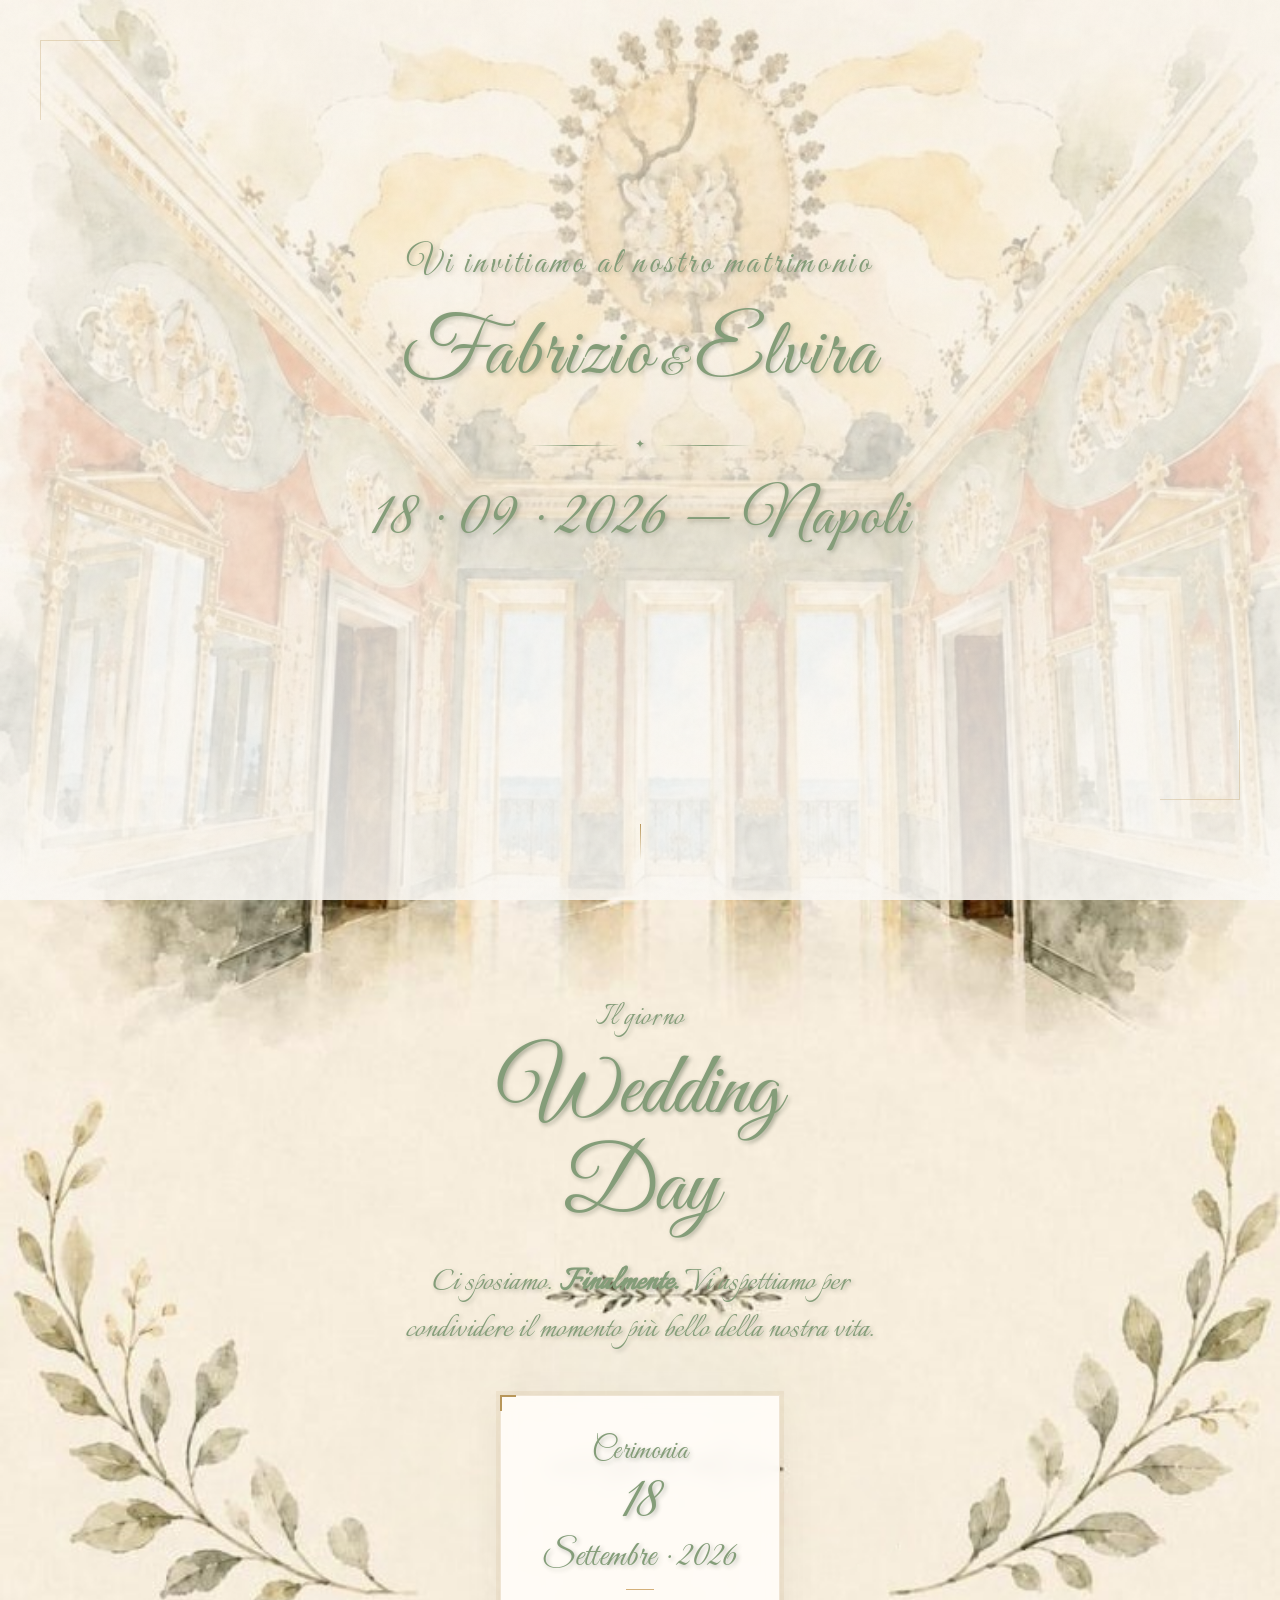
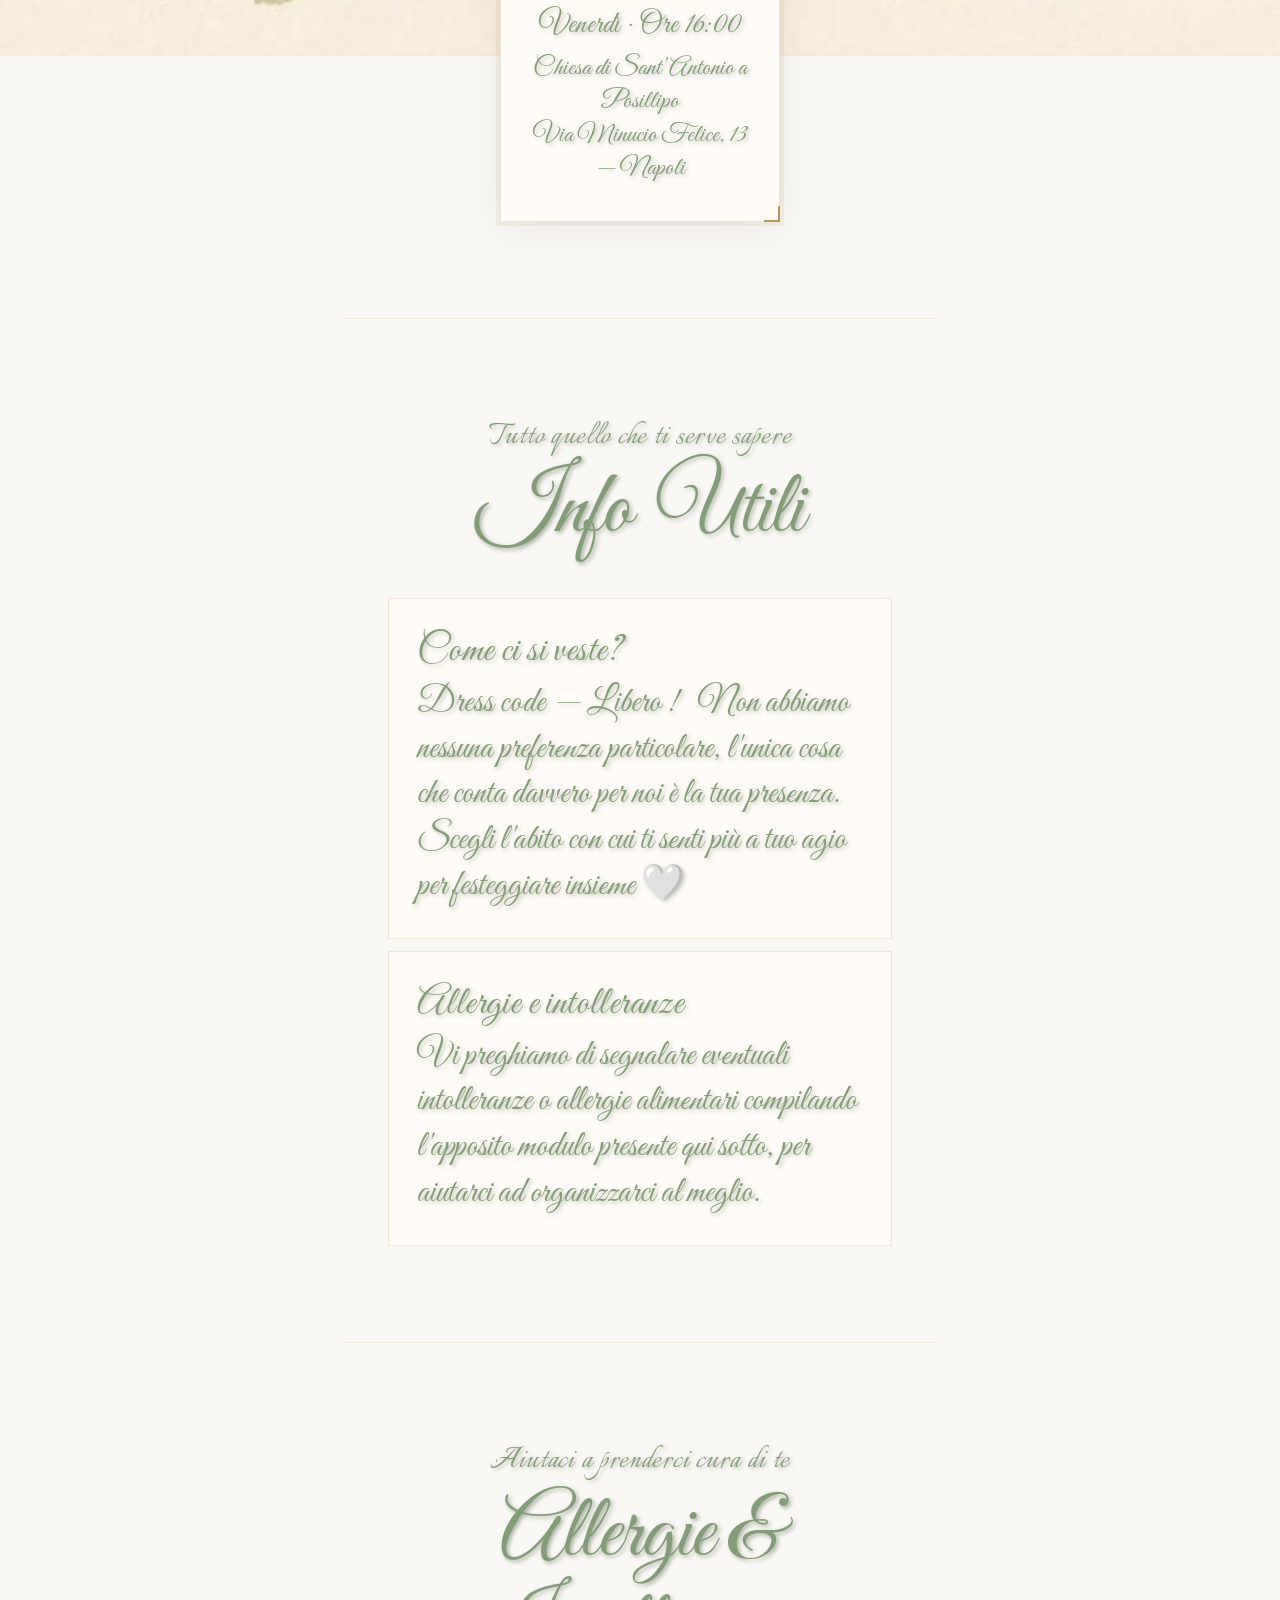
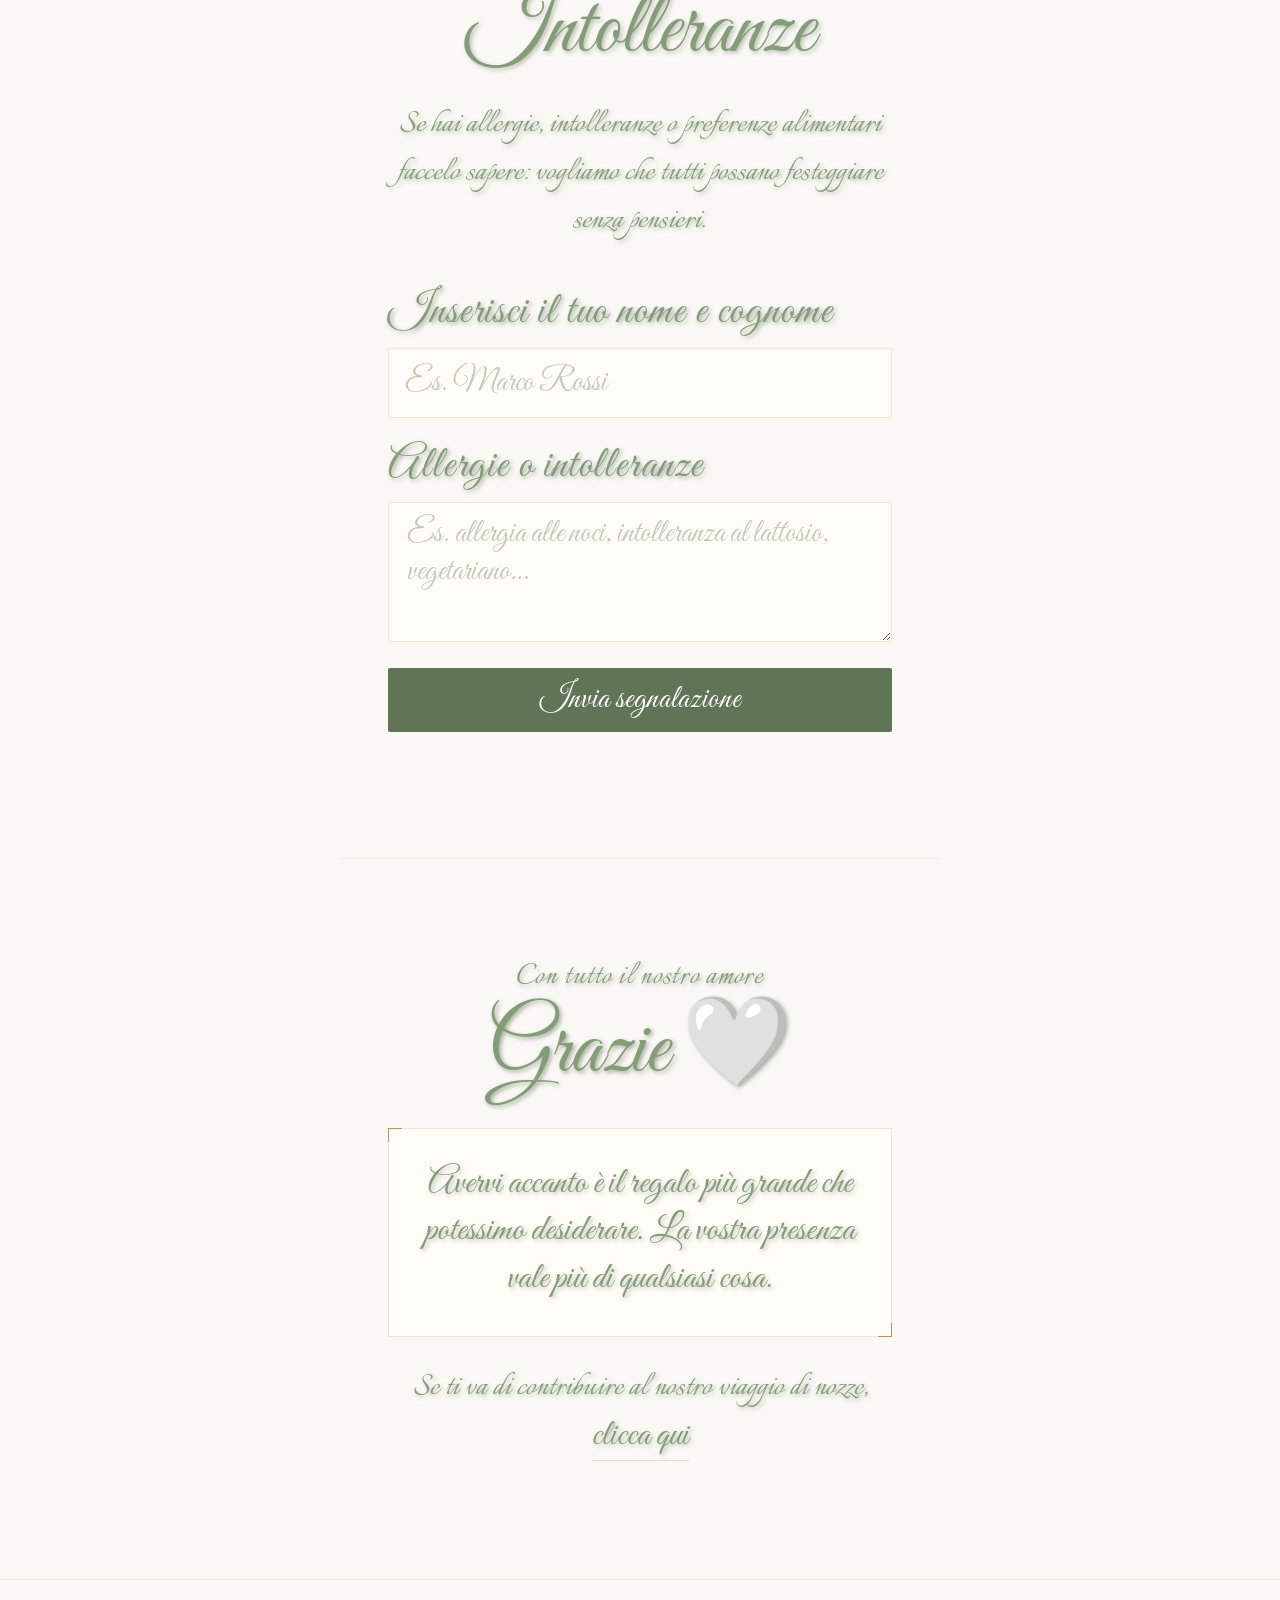
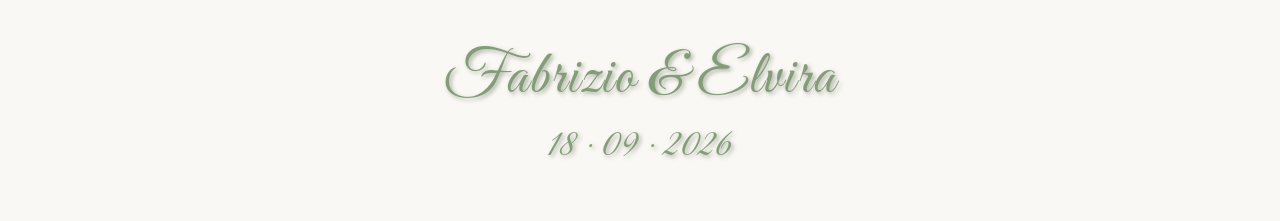
==== index.html @ 84939bfa "Add files via upload" ====
<!DOCTYPE html>
<html lang="it">
<head>
  <meta charset="UTF-8" />
  <meta name="viewport" content="width=device-width, initial-scale=1.0" />
  <title>Elvira & Fabrizio — 18 Settembre 2026</title>
  
  <link rel="preconnect" href="https://fonts.googleapis.com" />
  <link rel="preconnect" href="https://fonts.gstatic.com" crossorigin />
  <link href="https://fonts.googleapis.com/css2?family=Great+Vibes&display=swap" rel="stylesheet" />
  <link href="https://fonts.googleapis.com/css2?family=Italianno&display=swap" rel="stylesheet" />
  <link rel="stylesheet" href="style.css">
</head>
<body>

  <header class="hero">
    <div class="hero-content">
      <p class="hero-pre">Vi invitiamo al nostro matrimonio</p>
      <h1 class="hero-names">Fabrizio<span class="amp">&</span>Elvira</h1>
      <div class="hero-divider"><span></span><i>✦</i><span></span></div>
      <p class="hero-sub">18 · 09 · 2026 — Napoli</p>
    </div>
    <div class="scroll-nudge"><div class="line"></div></div>
  </header>

<section class="section">
    <span class="section-tag">Il giorno</span>
    <!-- AGGIUNGI LA CLASSE QUI SOTTO -->
    <h2 class="wedding-day">Wedding<br><em>Day</em></h2>
    <p>Ci sposiamo. <strong>Finalmente.</strong> Vi aspettiamo per condividere il momento più bello della nostra vita.</p>
    <div class="date-card">
      <div class="dc-label">Cerimonia</div>
      <div class="dc-day">18</div>
      <div class="dc-month">Settembre · 2026</div>
      <div class="dc-thin"></div>
      <div class="dc-time">Venerdì · Ore 16:00</div>
      <div class="dc-place">
        Chiesa di Sant'Antonio a Posillipo<br>
        Via Minucio Felice, 13 — Napoli
      </div>
    </div>
  </section>

<section class="section">
    <span class="section-tag">Tutto quello che ti serve sapere</span>
    <h2 class="info-title">Info <span>Utili</span></h2>

<div class="info-list">
      <div class="info-item">
        <div class="q">Come ci si veste?</div>
        <div class="a">
          <strong>Dress code —</strong> Libero <span class="exclamation-space">!</span> Non abbiamo nessuna preferenza particolare, l'unica cosa che conta davvero per noi è la tua presenza. Scegli l'abito con cui ti senti più a tuo agio per festeggiare insieme 🤍
        </div>
      </div>
      <div class="info-item">
        <div class="q">Allergie e intolleranze</div>
        <div class="a">
          Vi preghiamo di segnalare eventuali intolleranze o allergie alimentari compilando l'apposito modulo presente qui sotto, per aiutarci ad organizzarci al meglio.
        </div>
      </div>
    </div>
  </section>

  <section class="section">
    <span class="section-tag">Aiutaci a prenderci cura di te</span>
    <h2 class="allergy-title">Allergie & <br><span>Intolleranze</span></h2>
    <p>Se hai allergie, intolleranze o preferenze alimentari faccelo sapere: vogliamo che tutti possano festeggiare senza pensieri.</p>

<div class="allergy-form">
      <!-- NUOVO TITOLO PER IL NOME E PLACEHOLDER AGGIORNATO -->
      <label for="guest-name">Inserisci il tuo nome e cognome</label>
      <div class="allergy-name-row">
        <input type="text" id="guest-name" placeholder="Es. Marco Rossi" autocomplete="off" />
      </div>
      
      <label for="allergy-text">Allergie o intolleranze</label>
      <textarea id="allergy-text" placeholder="Es. allergia alle noci, intolleranza al lattosio, vegetariano…"></textarea>
      <button class="allergy-submit" id="allergyBtn" onclick="sendAllergy()">Invia segnalazione</button>
      <p class="allergy-note" id="allergyNote"></p>
    </div>
  </section>

 <section class="section">
    <span class="section-tag">Con tutto il nostro amore</span>
    <!-- MODIFICA QUESTA RIGA QUI SOTTO -->
    <h2 class="thanks-title">Grazie 🤍</h2>
    <div class="thank-block">
      <p>Avervi accanto è il regalo più grande che potessimo desiderare. La vostra presenza vale più di qualsiasi cosa.</p>
    </div>
    <p class="gift-link">
      Se ti va di contribuire al nostro viaggio di nozze, <a href="lista-nozze.html">clicca qui</a>
    </p>
  </section>

<footer>
    <!-- INVERTIAMO I NOMI: PRIMA FABRIZIO -->
    <div class="foot-names">Fabrizio &amp; Elvira</div>
    <div class="foot-date">18 · 09 · 2026</div>
  </footer>

  <script>
    const obs = new IntersectionObserver(entries => {
      entries.forEach(e => {
        if (e.isIntersecting) { e.target.classList.add('visible'); obs.unobserve(e.target); }
      });
    }, { threshold: 0.1 });
    document.querySelectorAll('.section').forEach(s => obs.observe(s));

    function sendAllergy() {
      const name = document.getElementById('guest-name').value.trim();
      const text = document.getElementById('allergy-text').value.trim();
      const btn  = document.getElementById('allergyBtn');
      const note = document.getElementById('allergyNote');

      if (!name || !text) {
        note.style.color = '#c0796a';
        note.textContent = 'Compila entrambi i campi prima di inviare.';
        return;
      }

      const subject = encodeURIComponent('Allergie/Intolleranze — ' + name);
      const body    = encodeURIComponent('Nome: ' + name + '\n\nAllergie/Intolleranze:\n' + text);
      window.location.href = 'mailto:sposi@esempio.it?subject=' + subject + '&body=' + body;

      btn.textContent = 'Inviato ✓';
      btn.classList.add('sent');
      note.style.color = 'var(--sage)';
      note.textContent = 'Grazie! Ti confermiamo di aver ricevuto la tua segnalazione.';
    }
  </script>
</body>
</html>
---- style.css ----
@import url('https://fonts.googleapis.com/css2?family=Playfair+Display:ital,wght@0,300;0,400;0,500;1,300;1,400;1,500&family=Jost:wght@200;300;400;500&family=Cormorant+Garamond:ital,wght@0,300;0,400;1,300;1,400&display=swap');

:root {
  --cream:      #FAF8F4;
  --parchment:  #F2EDE3;
  --warm-white: #FFFCF8;

  --sage:       #2D3B26; 
  --ink:        #607456; 
  --ink-mid:    #607456; 
  --ink-soft:   #7A8F70;
  
  --gold:       #B8965A;
  --gold-light: #D4B07A;
  --gold-pale:  rgba(184,150,90,0.12);
  --border:     rgba(184,150,90,0.22);
  --border-soft:rgba(184,150,90,0.1);
  --shadow:     rgba(30,28,24,0.06);
  --radius:     2px;
  --transition: 0.35s cubic-bezier(0.25, 0.46, 0.45, 0.94);
}

*, *::before, *::after { box-sizing: border-box; margin: 0; padding: 0; }
html { scroll-behavior: smooth; }

/* ─── BODY ─── */
body {
  font-family: 'Jost', sans-serif;
  background-color: var(--cream);
  background-image:
    linear-gradient(rgba(250,248,244,0.55), rgba(250,248,244,0.88)),
    url('Sfondo.png');
  background-size: cover;
  background-position: center top;
  background-attachment: fixed;
  background-repeat: no-repeat;
  color: var(--ink);
  -webkit-font-smoothing: antialiased;
  -webkit-text-size-adjust: 100%;
}

/* ─── NOISE TEXTURE OVERLAY ─── */
body::before {
  content: '';
  position: fixed;
  inset: 0;
  background-image: url("data:image/svg+xml,%3Csvg viewBox='0 0 256 256' xmlns='http://www.w3.org/2000/svg'%3E%3Cfilter id='n'%3E%3CfeTurbulence type='fractalNoise' baseFrequency='0.9' numOctaves='4' stitchTiles='stitch'/%3E%3C/filter%3E%3Crect width='100%25' height='100%25' filter='url(%23n)' opacity='0.025'/%3E%3C/svg%3E");
  pointer-events: none;
  z-index: 0;
  opacity: 0.4;
}

/* ─── HERO ─── */
.hero {
  position: relative;
  min-height: 100svh;
  min-height: 100vh;
  display: flex;
  flex-direction: column;
  align-items: center;
  justify-content: center;
  text-align: center;
  padding: 0 32px 100px;
  overflow: hidden;
}

/* Decorative corner lines */
.hero::before,
.hero::after {
  content: '';
  position: absolute;
  width: 80px;
  height: 80px;
  opacity: 0.3;
}
.hero::before {
  top: 40px; left: 40px;
  border-top: 1px solid var(--gold);
  border-left: 1px solid var(--gold);
  animation: fade-in 2s ease forwards 2s;
  opacity: 0;
}
.hero::after {
  bottom: 100px; right: 40px;
  border-bottom: 1px solid var(--gold);
  border-right: 1px solid var(--gold);
  animation: fade-in 2s ease forwards 2.2s;
  opacity: 0;
}

.hero-content {
  position: relative;
  z-index: 1;
  display: flex;
  flex-direction: column;
  align-items: center;
}

.hero-pre {
  font-family: 'Italianno', cursive;
  font-weight: 400;
  font-size: clamp(1.8rem, 5vw, 2.2rem);
  letter-spacing: 0.1em;
  text-transform: none;
  color: var(--ink);
  margin-bottom: 15px;
  opacity: 0;
  animation: rise 1.4s cubic-bezier(0.16, 1, 0.3, 1) forwards 0.3s;
}

.hero-names {
  font-family: 'Great Vibes', cursive;
  font-weight: 400;
  font-size: clamp(4.2rem, 16vw, 8.5rem);
  line-height: 1.2;
  color: #849d79;
  text-shadow: 2px 2px 4px rgba(45, 59, 38, 0.4); 
  letter-spacing: 0.02em;
  white-space: nowrap;
  opacity: 0;
  animation: rise 1.6s cubic-bezier(0.16, 1, 0.3, 1) forwards 0.6s;
  padding: 10px 0;
}

.hero-names .amp {
  font-size: 0.5em;
  color: #8fa699; 
  text-shadow: none; 
  display: inline-block;
  margin: 0 8px;
}

.hero-divider {
  display: flex;
  align-items: center;
  gap: 16px;
  margin: 28px auto;
  width: min(220px, 65vw);
  opacity: 0;
  animation: rise 1.2s ease forwards 1.1s;
}
.hero-divider span { flex: 1; height: 1px; background: linear-gradient(to right, transparent, var(--gold-light), transparent); }
.hero-divider i { font-style: normal; color: var(--gold); font-size: 0.75rem; }

.hero-sub {
  font-family: 'Great Vibes', cursive;
  font-weight: 400;
  font-size: clamp(2.2rem, 8vw, 4rem);
  line-height: 1.2;
  color: #849d79;
  text-shadow: 2px 2px 4px rgba(45, 59, 38, 0.4);
  letter-spacing: 0.02em;
  text-transform: none;
  white-space: nowrap;
  opacity: 0;
  animation: rise 1.2s ease forwards 1.3s;
}

.scroll-nudge {
  position: absolute;
  bottom: 40px;
  left: 50%;
  transform: translateX(-50%);
  z-index: 1;
  display: flex;
  flex-direction: column;
  align-items: center;
  gap: 8px;
  opacity: 0;
  animation: fade-in 1.2s ease forwards 2.2s;
}
.scroll-nudge .line {
  width: 1px;
  height: 36px;
  background: linear-gradient(to bottom, var(--gold), transparent);
  animation: drop-line 2.2s ease-in-out infinite;
}
@keyframes drop-line {
  0%,100% { transform: scaleY(0.2); opacity: 0.3; transform-origin: top; }
  50%      { transform: scaleY(1);   opacity: 0.9; transform-origin: top; }
}

/* ─── SECTIONS ─── */
.section {
  position: relative;
  z-index: 1;
  max-width: 600px;
  margin: 0 auto;
  padding: 80px 28px;
  text-align: center;
  border-bottom: 1px solid var(--border-soft);
  opacity: 0;
  transform: translateY(30px);
  transition: opacity 1s cubic-bezier(0.16, 1, 0.3, 1), transform 1s cubic-bezier(0.16, 1, 0.3, 1);
}
.section.visible { opacity: 1; transform: translateY(0); }
.section:last-of-type { border-bottom: none; }

@media (min-width: 540px) { .section { padding: 96px 48px; } }

.section-tag {
  display: inline-block;
  font-family: 'Italianno', cursive !important;
  font-size: clamp(2rem, 6vw, 2.5rem) !important;
  font-weight: 400;
  letter-spacing: 0.05em;
  text-transform: none !important;
  color: #8fa699 !important; /* Scurito al punto giusto per dare contrasto e ottima leggibilità */
  margin-bottom: 10px;
}

.section h2 {
  font-family: 'Playfair Display', serif;
  font-weight: 300;
  font-size: clamp(2.4rem, 8.5vw, 3.6rem);
  line-height: 1.1;
  color: var(--ink);
  margin-bottom: 22px;
  letter-spacing: -0.01em;
}
.section h2 em {
  font-style: italic;
  color: var(--gold);
  font-weight: 300;
}

.section > p {
  font-family: 'Italianno', cursive !important;
  font-weight: 400 !important; /* Riportato a un peso più leggero e sinuoso */
  font-size: clamp(2rem, 6.5vw, 2.7rem) !important;
  line-height: 1.4;
  color: #8fa699 !important; /* Sostituito con un verde salvia più chiaro e delicato */
  text-shadow: 1px 1px 1px rgba(255, 252, 248, 0.8); /* Ombra finissima per dare un pelo di stacco */
  margin-bottom: 20px;
}

/* ─── DATE CARD ─── */
.date-card {
  margin: 40px auto 0;
  padding: 36px 28px;
  border: 1px solid var(--border);
  background: rgba(255,252,248,0.92);
  backdrop-filter: blur(8px);
  -webkit-backdrop-filter: blur(8px);
  width: 100%;
  max-width: 280px;
  text-align: center;
  box-shadow: 0 8px 40px var(--shadow), 0 0 0 4px var(--border-soft);
  position: relative;
}

.date-card::before,
.date-card::after {
  content: '';
  position: absolute;
  width: 16px;
  height: 16px;
}
.date-card::before { top: -1px; left: -1px; border-top: 2px solid var(--gold); border-left: 2px solid var(--gold); }
.date-card::after  { bottom: -1px; right: -1px; border-bottom: 2px solid var(--gold); border-right: 2px solid var(--gold); }

.date-card .dc-label {
  font-family: 'Jost', sans-serif;
  font-size: 0.54rem;
  letter-spacing: 0.48em;
  text-transform: uppercase;
  color: var(--sage);
  margin-bottom: 14px;
}
.date-card .dc-day {
  font-family: 'Playfair Display', serif;
  font-size: clamp(4.5rem, 18vw, 6rem);
  font-weight: 300;
  line-height: 0.9;
  color: var(--ink);
  letter-spacing: -0.03em;
}
.date-card .dc-month {
  font-family: 'Jost', sans-serif;
  font-size: 0.62rem;
  letter-spacing: 0.42em;
  text-transform: uppercase;
  color: var(--gold);
  margin: 10px 0 18px;
}
.date-card .dc-thin {
  width: 28px; height: 1px;
  background: var(--gold-light);
  margin: 0 auto 16px;
  opacity: 0.5;
}
.date-card .dc-time {
  font-family: 'Playfair Display', serif;
  font-style: italic;
  font-size: clamp(1.15rem, 4.5vw, 1.4rem);
  font-weight: 300;
  color: var(--ink-mid);
  letter-spacing: 0.01em;
}
.date-card .dc-place {
  margin-top: 12px;
  font-family: 'Jost', sans-serif;
  font-size: clamp(0.74rem, 2.6vw, 0.8rem);
  font-weight: 300;
  color: var(--ink-soft);
  line-height: 1.85;
}

/* ─── INFO LIST ─── */
.info-list {
  margin-top: 38px;
  width: 100%;
  display: flex;
  flex-direction: column;
  gap: 12px;
  text-align: left;
}
.info-item {
  padding: 26px 24px;
  border: 1px solid var(--border);
  background: rgba(255,252,248,0.88);
  backdrop-filter: blur(6px);
  -webkit-backdrop-filter: blur(6px);
  transition: box-shadow var(--transition), transform var(--transition);
  position: relative;
}
.info-item::before {
  content: '';
  position: absolute;
  top: 0; left: 0;
  width: 2px; height: 100%;
  background: linear-gradient(to bottom, var(--gold), transparent);
  opacity: 0;
  transition: opacity var(--transition);
}
.info-item:hover::before { opacity: 1; }
.info-item:hover {
  box-shadow: 0 4px 24px var(--shadow);
  transform: translateX(2px);
}

@media (min-width: 400px) { .info-item { padding: 28px 28px; } }

.info-item .q {
  font-family: 'Playfair Display', serif;
  font-size: clamp(1.15rem, 4.5vw, 1.35rem);
  font-weight: 500;
  color: var(--ink); /* Mantiene il colore principale */
  margin-bottom: 12px;
  line-height: 1.3;
  letter-spacing: 0.01em;
}

.info-item .a {
  font-family: 'Jost', sans-serif; /* Cambiato in un font moderno e super leggibile */
  font-size: clamp(0.88rem, 3vw, 0.98rem); /* Dimensione calibrata per i testi informativi */
  font-weight: 300; /* Leggero ed elegante */
  line-height: 1.8; /* Più respiro tra le righe */
  color: var(--ink-soft); /* Un tono di salvia leggermente più morbido per non appesantire */
}

.info-item .a strong {
  font-weight: 500;
  color: var(--ink); /* Il "Dress code —" iniziale rimane bello evidente */
  letter-spacing: 0.02em;
}

/* ─── ALLERGY FORM ─── */
.allergy-form {
  margin-top: 38px;
  width: 100%;
  text-align: left;
}
.allergy-form label {
  display: block;
  font-family: 'Jost', sans-serif;
  font-size: 0.6rem;
  font-weight: 400;
  letter-spacing: 0.44em;
  text-transform: uppercase;
  color: var(--sage);
  margin-bottom: 10px;
  margin-top: 20px;
}
.allergy-form label:first-of-type { margin-top: 0; }

.allergy-name-row {
  display: flex;
  gap: 10px;
  margin-bottom: 20px;
}
.allergy-name-row input {
  flex: 1;
  padding: 14px 16px;
  border: 1px solid var(--border);
  background: rgba(255,252,248,0.95);
  font-family: 'Jost', sans-serif;
  font-weight: 300;
  font-size: clamp(0.88rem, 3.2vw, 0.94rem);
  color: var(--ink);
  outline: none;
  border-radius: var(--radius);
  transition: border-color var(--transition), box-shadow var(--transition);
  -webkit-appearance: none;
}
.allergy-name-row input::placeholder { color: var(--ink-soft); }
.allergy-name-row input:focus {
  border-color: var(--gold);
  box-shadow: 0 0 0 3px var(--gold-pale);
}

.allergy-form textarea {
  width: 100%;
  min-height: 120px;
  padding: 16px 18px;
  border: 1px solid var(--border);
  background: rgba(255,252,248,0.95);
  font-family: 'Jost', sans-serif;
  font-weight: 300;
  font-size: clamp(0.88rem, 3.2vw, 0.94rem);
  color: var(--ink);
  resize: vertical;
  outline: none;
  border-radius: var(--radius);
  transition: border-color var(--transition), box-shadow var(--transition);
  -webkit-appearance: none;
}
.allergy-form textarea::placeholder { color: var(--ink-soft); }
.allergy-form textarea:focus {
  border-color: var(--gold);
  box-shadow: 0 0 0 3px var(--gold-pale);
}

.allergy-submit {
  margin-top: 20px;
  width: 100%;
  padding: 17px 32px;
  background: var(--ink);
  color: var(--cream);
  border: none;
  font-family: 'Jost', sans-serif;
  font-size: 0.7rem;
  font-weight: 400;
  letter-spacing: 0.38em;
  text-transform: uppercase;
  cursor: pointer;
  border-radius: var(--radius);
  transition: background var(--transition), transform var(--transition), box-shadow var(--transition);
  position: relative;
  overflow: hidden;
}
.allergy-submit::before {
  content: '';
  position: absolute;
  inset: 0;
  background: linear-gradient(120deg, transparent 30%, rgba(255,255,255,0.07) 50%, transparent 70%);
  transform: translateX(-100%);
  transition: transform 0.6s ease;
}
.allergy-submit:hover::before { transform: translateX(100%); }
.allergy-submit:hover {
  background: var(--gold);
  box-shadow: 0 4px 20px rgba(184,150,90,0.3);
  transform: translateY(-1px);
}
.allergy-submit:active { transform: translateY(0); }
.allergy-submit.sent {
  background: var(--sage);
  pointer-events: none;
}

.allergy-note {
  margin-top: 12px;
  font-family: 'Jost', sans-serif;
  font-size: 0.82rem;
  font-weight: 300;
  color: var(--ink-soft);
  text-align: center;
  min-height: 20px;
}

/* ─── THANK YOU / GIFT ─── */
.thank-block {
  margin: 28px 0;
  padding: 32px 28px;
  border: 1px solid var(--border);
  background: rgba(255,252,248,0.9);
  position: relative;
}
.thank-block::before,
.thank-block::after {
  content: '';
  position: absolute;
  width: 14px; height: 14px;
}
.thank-block::before { top: -1px; left: -1px; border-top: 1px solid var(--gold); border-left: 1px solid var(--gold); }
.thank-block::after  { bottom: -1px; right: -1px; border-bottom: 1px solid var(--gold); border-right: 1px solid var(--gold); }

.thank-block p {
  font-family: 'Jost', sans-serif;
  font-weight: 300;
  font-size: clamp(0.9rem, 3.2vw, 1rem);
  line-height: 2;
  color: var(--ink-mid);
}

.gift-link {
  margin-top: 24px;
  font-family: 'Jost', sans-serif;
  font-size: clamp(0.88rem, 3vw, 0.95rem);
  font-weight: 300;
  color: var(--ink-mid);
  line-height: 2;
}
.gift-link a {
  color: var(--gold);
  text-decoration: none;
  border-bottom: 1px solid rgba(184,150,90,0.3);
  padding-bottom: 1px;
  transition: border-color var(--transition), color var(--transition);
}
.gift-link a:hover {
  color: var(--ink);
  border-color: var(--ink);
}

/* ─── FOOTER ─── */
footer {
  position: relative;
  z-index: 1;
  text-align: center;
  padding: 60px 28px 50px;
  border-top: 1px solid var(--border-soft);
}
.foot-names {
  font-family: 'Great Vibes', cursive !important; /* Lo stesso font dell'inizio della pagina */
  font-size: clamp(2.5rem, 8vw, 3.8rem) !important; /* Dimensione elegante per la firma finale */
  font-weight: 400;
  color: #849d79 !important; /* Lo stesso Verde Salvia CHIARO dei nomi nell'Hero */
  text-shadow: 1px 1px 3px rgba(45, 59, 38, 0.3) !important; /* Ombra di contrasto delicata */
  text-transform: none !important; /* Rimuove l'eventuale maiuscolo forzato */
  margin-bottom: 5px;
  letter-spacing: 0.02em;
}
.foot-date {
  font-family: 'Jost', sans-serif;
  font-size: 0.62rem;
  font-weight: 300;
  letter-spacing: 0.38em;
  text-transform: uppercase;
  color: var(--gold);
}

/* ─── GIFT PAGE (lista-nozze.html) ─── */
.gift-body {
  min-height: 100svh;
  min-height: 100vh;
  display: flex;
  align-items: center;
  justify-content: center;
  padding: 40px 20px;
}

.card {
  position: relative;
  z-index: 1;
  background: rgba(255, 252, 248, 0.96);
  backdrop-filter: blur(16px);
  -webkit-backdrop-filter: blur(16px);
  border: 1px solid var(--border);
  box-shadow: 0 20px 80px rgba(30,28,24,0.1), 0 0 0 1px var(--border-soft);
  max-width: 440px;
  width: 100%;
  padding: 52px 40px 44px;
  text-align: center;
}

.card::before,
.card::after {
  content: '';
  position: absolute;
  width: 20px; height: 20px;
}
.card::before { top: -1px; left: -1px; border-top: 2px solid var(--gold); border-left: 2px solid var(--gold); }
.card::after  { bottom: -1px; right: -1px; border-bottom: 2px solid var(--gold); border-right: 2px solid var(--gold); }

@media (max-width: 480px) { .card { padding: 40px 28px 36px; } }

.back-link {
  display: inline-flex;
  align-items: center;
  gap: 8px;
  font-family: 'Jost', sans-serif;
  font-size: 0.6rem;
  font-weight: 400;
  letter-spacing: 0.38em;
  text-transform: uppercase;
  color: var(--sage);
  text-decoration: none;
  margin-bottom: 44px;
  transition: color var(--transition);
}
.back-link::before {
  content: '←';
  font-size: 0.8rem;
  letter-spacing: 0;
  transition: transform var(--transition);
}
.back-link:hover { color: var(--ink); }
.back-link:hover::before { transform: translateX(-3px); }

.eyebrow {
  font-family: 'Jost', sans-serif;
  font-size: 0.56rem;
  font-weight: 400;
  letter-spacing: 0.5em;
  text-transform: uppercase;
  color: var(--sage);
  margin-bottom: 16px;
}

.card h1 {
  font-family: 'Playfair Display', serif;
  font-weight: 300;
  font-size: clamp(2.4rem, 8vw, 3.2rem);
  line-height: 1.05;
  color: var(--ink);
  margin-bottom: 22px;
  letter-spacing: -0.01em;
}
.card h1 em {
  font-style: italic;
  color: var(--gold);
}

.intro {
  font-family: 'Jost', sans-serif;
  font-weight: 300;
  font-size: clamp(0.88rem, 3vw, 0.96rem);
  line-height: 2;
  color: var(--ink-mid);
  margin-bottom: 32px;
}

.div-line {
  display: flex;
  align-items: center;
  gap: 14px;
  margin: 0 auto 32px;
  width: min(180px, 70%);
}
.div-line span { flex: 1; height: 1px; background: linear-gradient(to right, transparent, var(--gold-light), transparent); }
.div-line i { font-style: normal; color: var(--gold); font-size: 0.7rem; }

/* ─── PAYPAL BLOCK ─── */
.paypal-block {
  padding: 30px 24px;
  border: 1px solid var(--border);
  background: var(--parchment);
  margin-bottom: 32px;
}

.paypal-names {
  font-family: 'Playfair Display', serif;
  font-style: italic;
  font-size: clamp(1.3rem, 4.5vw, 1.6rem);
  font-weight: 300;
  color: var(--ink);
  margin-bottom: 14px;
}

.paypal-rule {
  width: 28px; height: 1px;
  background: var(--gold-light);
  margin: 0 auto 18px;
}

.paypal-caption {
  font-family: 'Jost', sans-serif;
  font-size: clamp(0.82rem, 2.8vw, 0.88rem);
  font-weight: 300;
  color: var(--ink-mid);
  line-height: 1.9;
  margin-bottom: 24px;
}

.paypal-btn {
  display: inline-flex;
  align-items: center;
  justify-content: center;
  gap: 10px;
  background: #003087;
  color: white;
  text-decoration: none;
  padding: 15px 32px;
  font-family: 'Jost', sans-serif;
  font-size: 0.72rem;
  font-weight: 400;
  letter-spacing: 0.12em;
  border-radius: var(--radius);
  transition: background var(--transition), transform var(--transition), box-shadow var(--transition);
  box-shadow: 0 2px 12px rgba(0,48,135,0.2);
}
.paypal-btn:hover {
  background: #002169;
  transform: translateY(-2px);
  box-shadow: 0 6px 24px rgba(0,48,135,0.28);
}
.paypal-btn:active { transform: translateY(0); }

.paypal-btn-text {
  font-size: 0.78rem;
}

.paypal-disclaimer {
  margin-top: 16px;
  font-family: 'Jost', sans-serif;
  font-size: 0.72rem;
  font-weight: 300;
  color: var(--ink-soft);
  line-height: 1.8;
}

.page-foot {
  font-family: 'Jost', sans-serif;
  font-size: 0.58rem;
  font-weight: 300;
  letter-spacing: 0.36em;
  text-transform: uppercase;
  color: var(--ink-soft);
}

/* ─── SPECIFIC WEDDING DAY STYLE ─── */
.wedding-day {
  font-family: 'Great Vibes', cursive !important;
  font-weight: 400;
  font-size: clamp(2.5rem, 9vw, 4.5rem);
  line-height: 1.2;
  color: #849d79 !important;
  text-shadow: 2px 2px 4px rgba(45, 59, 38, 0.4) !important;
  letter-spacing: 0.02em;
  text-transform: none !important;
  white-space: nowrap;
  margin-bottom: 10px;
}

/* ─── KEYFRAMES ─── */
@keyframes rise {
  from { opacity: 0; transform: translateY(18px); }
  to   { opacity: 1; transform: translateY(0); }
}
@keyframes fade-in {
  from { opacity: 0; }
  to   { opacity: 0.3; }
}

/* ─── SCROLLBAR ─── */
::-webkit-scrollbar { width: 4px; }
::-webkit-scrollbar-track { background: transparent; }
::-webkit-scrollbar-thumb { background: var(--gold-light); border-radius: 2px; }

/* ─── SELECTION ─── */
::selection {
  background: var(--gold-pale);
  color: var(--ink);
}
/* ─── SPECIFIC WEDDING DAY STYLE ─── */
.wedding-day {
  font-family: 'Great Vibes', cursive !important;
  font-weight: 400;
  font-size: clamp(3.5rem, 12vw, 5.5rem) !important;
  line-height: 1.1;
  color: #849d79 !important; /* "Wedding" diventa Verde Salvia CHIARO */
  text-shadow: 2px 2px 4px rgba(45, 59, 38, 0.4) !important;
  letter-spacing: 0.02em;
  text-transform: none !important;
}

/* Questo gestisce la parola "Day" che nell'HTML è racchiusa dentro <em> */
.wedding-day em {
  font-family: 'Great Vibes', cursive !important;
  font-style: normal !important;
  color: #8fa699 !important; /* "Day" diventa Verde Salvia più SCURO */
  text-shadow: 2px 2px 4px rgba(45, 59, 38, 0.3) !important;
}
.info-title {
  font-family: 'Great Vibes', cursive !important;
  font-weight: 400;
  font-size: clamp(3.5rem, 12vw, 5.5rem) !important;
  line-height: 1.2;
  color: #849d79 !important; /* "Info" in Verde Salvia CHIARO */
  text-shadow: 2px 2px 4px rgba(45, 59, 38, 0.4) !important;
  text-transform: none !important;
  letter-spacing: 0.02em;
  white-space: nowrap; /* Forza la scritta a stare tutta attaccata sulla stessa riga */
}

/* Gestisce la parola "Utili" (dentro lo span) */
.info-title span {
  font-family: 'Great Vibes', cursive !important;
  color: #8fa699 !important; /* "Utili" in Verde Salvia più SCURO (come Day) */
  text-shadow: 2px 2px 4px rgba(45, 59, 38, 0.3) !important;
  margin-left: 12px; /* Dà il giusto spazio tra Info e Utili */
}
/* ─── SPECIFIC ALLERGY TITLE STYLE ─── */
.allergy-title {
  font-family: 'Great Vibes', cursive !important;
  font-weight: 400;
  font-size: clamp(3.5rem, 12vw, 5.5rem) !important;
  line-height: 1.1;
  color: #849d79 !important; /* "Allergie &" diventa Verde Salvia CHIARO */
  text-shadow: 2px 2px 4px rgba(45, 59, 38, 0.4) !important;
  text-transform: none !important;
  letter-spacing: 0.02em;
}

/* Gestisce la parola "Intolleranze" (dentro lo span) */
.allergy-title span {
  font-family: 'Great Vibes', cursive !important;
  color: #8fa699 !important; /* "Intolleranze" diventa Verde Salvia più SCURO */
  text-shadow: 2px 2px 4px rgba(45, 59, 38, 0.3) !important;
}
/* ─── SPECIFIC THANKS TITLE STYLE ─── */
.thanks-title {
  font-family: 'Great Vibes', cursive !important;
  font-weight: 400;
  font-size: clamp(3.5rem, 12vw, 5.5rem) !important;
  line-height: 1.1;
  color: #849d79 !important; /* "Grazie" in Verde Salvia CHIARO come Fabrizio ed Elvira */
  text-shadow: 2px 2px 4px rgba(45, 59, 38, 0.4) !important;
  text-transform: none !important;
  letter-spacing: 0.02em;
  margin-bottom: 22px;
}
/* ─── RESET E FIX DEFINITIVO LISTA NOZZE ─── */

/* 1. Scritta "Lista nozze" in alto */
.gift-body .card .eyebrow {
  font-family: 'Italianno', cursive !important;
  font-size: clamp(2rem, 6vw, 2.5rem) !important;
  font-weight: 400 !important;
  letter-spacing: 0.05em !important;
  text-transform: none !important;
  color: #8fa699 !important; /* Verde Salvia MEDIO */
  margin-bottom: 5px !important;
}

/* 2. Titolo principale "Un piccolo" */
.gift-body .card h1 {
  font-family: 'Great Vibes', cursive !important;
  font-weight: 400 !important;
  font-size: clamp(3.5rem, 12vw, 5.5rem) !important;
  line-height: 1.1 !important;
  color: #849d79 !important; /* Verde Salvia CHIARO */
  text-shadow: 2px 2px 4px rgba(45, 59, 38, 0.4) !important;
  text-transform: none !important;
  letter-spacing: 0.02em !important;
}

/* 3. Parola "dono" (dentro il tag em dell'h1) */
.gift-body .card h1 em {
  font-family: 'Great Vibes', cursive !important;
  font-style: normal !important;
  color: #8fa699 !important; /* Verde Salvia più SCURO */
  text-shadow: 2px 2px 4px rgba(45, 59, 38, 0.3) !important;
}

/* 4. Frase di introduzione sotto il titolo */
.gift-body .card .intro {
  font-family: 'Italianno', cursive !important;
  font-weight: 400 !important;
  font-size: clamp(2rem, 6.5vw, 2.7rem) !important;
  line-height: 1.4 !important;
  color: #7a8f70 !important; /* Verde Salvia MEDIO */
  text-shadow: 1px 1px 2px rgba(255, 252, 248, 0.9) !important;
}

/* 5. Nomi sopra il blocco PayPal */
.gift-body .card .paypal-block .paypal-names {
  font-family: 'Great Vibes', cursive !important;
  font-size: clamp(2.2rem, 6vw, 3.2rem) !important;
  font-weight: 400 !important;
  color: #849d79 !important; /* Verde Salvia CHIARO */
  text-shadow: 1px 1px 3px rgba(45, 59, 38, 0.2) !important;
  text-transform: none !important;
}
/* ─── RESET GLOBALE CON SIZE CALIBRATI: LOOK 100% CORSIVO ─── */

/* Forza il font e rimuove il maiuscolo su tutto il sito */
html, body, div, p, span, h1, h2, h3, a, button, section, label, input, textarea {
  font-family: 'Great Vibes', cursive !important;
  text-transform: none !important;
}

/* 1. I TITOLI PRINCIPALI (Wedding Day, Allergie & Intolleranze, Un piccolo Dono, Grazie) */
h1, h2, .gift-title {
  font-size: clamp(3.5rem, 11vw, 5rem) !important;
  line-height: 1.1 !important;
  font-weight: 400 !important;
}

/* 2. LE MICRO-SCRITTE SOPRA I TITOLI (Il Giorno, Tutto quello che ti serve, Lista Nozze) */
.section-tag, .gift-tag, .eyebrow {
  font-size: clamp(1.8rem, 5vw, 2.2rem) !important;
  font-weight: 400 !important;
  letter-spacing: 0.02em !important;
  margin-bottom: 4px !important;
}

/* 3. LE FRASI DESCRITTIVE (Ci sposiamo finalmente, Se hai allergie, La vostra presenza...) */
.section > p, .gift-body .card .intro {
  font-size: clamp(1.8rem, 5.5vw, 2.3rem) !important;
  line-height: 1.3 !important;
  font-weight: 400 !important;
}

/* 4. LE DOMANDE DELLE INFO UTILI (Come ci si veste?, Allergie e intolleranze) */
.info-item .q {
  font-size: clamp(2rem, 6vw, 2.5rem) !important;
  font-weight: 400 !important;
  line-height: 1.2 !important;
  margin-bottom: 6px !important;
}

/* 5. LE RISPOSTE DELLE INFO UTILI (I testi dentro i blocchetti) */
.info-item .a {
  font-size: clamp(1.5rem, 4.5vw, 1.8rem) !important;
  line-height: 1.4 !important;
  font-weight: 400 !important;
}

/* 6. I TESTI DEL BLOCCO PAYPAL (Diciture sopra e sotto il bottone) */
.paypal-names {
  font-size: clamp(2.2rem, 6.5vw, 3rem) !important;
}
.paypal-caption, .paypal-disclaimer {
  font-size: clamp(1.4rem, 4vw, 1.7rem) !important;
  line-height: 1.3 !important;
}

/* 7. I BOTTONI E LINK DI NAVIGAZIONE (PayPal, RSVP, Torna all'invito) */
.paypal-btn .paypal-btn-text, .rsvp-btn, button, .back-link {
  font-size: clamp(1.4rem, 4vw, 1.8rem) !important;
  font-weight: 400 !important;
  letter-spacing: 0.02em !important;
}

/* 8. FIX SPECIFICO PER IL FOOTER DELLA LISTA NOZZE */
.gift-body .card .page-foot {
  font-family: 'Great Vibes', cursive !important;
  font-size: clamp(1.8rem, 5.5vw, 2.4rem) !important;
  text-transform: none !important; /* Rimuove il maiuscolo che distrugge il corsivo */
  letter-spacing: 0.02em !important; /* Spaziatura naturale per far unire le lettere */
  color: #8fa699 !important; /* Verde Salvia MEDIO, super elegante */
  margin-top: 35px !important;
  line-height: 1.2 !important;
  opacity: 1 !important;
}
/* Corregge l'inclinazione del punto esclamativo in Great Vibes creando lo spazio visivo */
.exclamation-space {
  margin-right: 14px !important; /* Spinge via la parola successiva */
  display: inline-block;
}

/* ─── FIX MICRO-REGOLAZIONE: DATA E CHIESA SNELLI ─── */

/* 1. Scritta "Cerimonia" (poco più grande del testo normale) */
.date-card .dc-label {
  font-family: 'Great Vibes', cursive !important;
  font-size: clamp(1.6rem, 4.5vw, 1.9rem) !important;
  text-transform: none !important;
  letter-spacing: 0.01em !important;
  color: var(--sage) !important;
  margin-bottom: 2px !important;
}

/* 2. Il numero "18" (ridimensionato per non essere gigante) */
.date-card .dc-day {
  font-family: 'Great Vibes', cursive !important;
  font-size: clamp(3.2rem, 10vw, 3.8rem) !important;
  line-height: 1 !important;
  color: #849d79 !important;
}

/* 3. Il mese "Settembre · 2026" (molto equilibrato) */
.date-card .dc-month {
  font-family: 'Great Vibes', cursive !important;
  font-size: clamp(1.8rem, 5vw, 2.2rem) !important;
  text-transform: none !important;
  letter-spacing: 0.01em !important;
  color: #8fa699 !important;
  margin: 2px 0 10px !important;
}

/* 4. L'orario "Venerdì · Ore 16:00" */
.date-card .dc-time {
  font-family: 'Great Vibes', cursive !important;
  font-style: normal !important;
  font-size: clamp(1.6rem, 4.5vw, 1.9rem) !important;
  color: var(--ink) !important;
}

/* 5. Nome e indirizzo della Chiesa (giusto un filo sopra il testo dei blocchetti) */
.date-card .dc-place {
  font-family: 'Great Vibes', cursive !important;
  font-size: clamp(1.4rem, 4vw, 1.6rem) !important;
  line-height: 1.3 !important;
  color: var(--ink-soft) !important;
  margin-top: 8px !important;
}
/* ─── FIX SOTTOBLOCCO GRAZIE ─── */

/* Forza il font e regola la dimensione per la frase dentro il riquadro */
.thank-block p {
  font-family: 'Great Vibes', cursive !important;
  font-weight: 400 !important;
  font-size: clamp(1.8rem, 5.5vw, 2.3rem) !important;
  line-height: 1.3 !important;
  color: var(--ink-mid) !important;
}

/* Forza il font e regola la dimensione per la frase con il link alla lista nozze */
.gift-link {
  font-family: 'Great Vibes', cursive !important;
  font-weight: 400 !important;
  font-size: clamp(1.8rem, 5.5vw, 2.2rem) !important;
  line-height: 1.4 !important;
  color: var(--ink-mid) !important;
  margin-top: 20px !important;
}

/* Rende corsivo ed elegante anche il link cliccabile */
.gift-link a {
  font-family: 'Great Vibes', cursive !important;
  font-size: 100% !important;
  color: var(--gold) !important;
}
/* ─── FIX MODULO ALLERGIE ─── */

/* Applica il look VERDE SALVIA CHIARO a tutti i titoli del modulo (Nome e Allergie) */
.allergy-form label {
  font-family: 'Great Vibes', cursive !important;
  font-size: clamp(2.2rem, 6.5vw, 2.8rem) !important;
  text-transform: none !important;
  letter-spacing: 0.02em !important;
  color: #849d79 !important; /* Verde Salvia CHIARO dell'Hero */
  text-shadow: 2px 2px 4px rgba(45, 59, 38, 0.4) !important; /* Stessa ombra */
  margin-bottom: 8px !important;
  margin-top: 20px !important; /* Dà il giusto spazio sopra ogni titolo */
  display: block !important;
}

/* Rimuove il margine superiore solo dal primissimo titolo per non farlo scendere troppo */
.allergy-form label:first-of-type {
  margin-top: 0 !important;
}
/* 2. Il testo che digita l'utente e il placeholder nel campo "Il tuo nome" */
.allergy-name-row input,
.allergy-name-row input::placeholder {
  font-family: 'Great Vibes', cursive !important;
  font-size: clamp(1.6rem, 4.5vw, 2rem) !important;
  line-height: 1 !important;
  color: var(--ink) !important;
}

/* 3. Il testo che digita l'utente e il placeholder nel box grande delle allergie */
.allergy-form textarea,
.allergy-form textarea::placeholder {
  font-family: 'Great Vibes', cursive !important;
  font-size: clamp(1.6rem, 4.5vw, 2rem) !important;
  line-height: 1.2 !important;
  color: var(--ink) !important;
}

/* Regolazione altezza minima per dare respiro al corsivo nel box grande */
.allergy-form textarea {
  min-height: 140px !important;
  padding: 12px 18px !important;
}

/* 4. Il testo all'interno del bottone "Invia segnalazione" */
.allergy-submit {
  font-family: 'Great Vibes', cursive !important;
  font-size: clamp(1.6rem, 4.5vw, 2rem) !important;
  text-transform: none !important;
  letter-spacing: 0.02em !important;
  padding: 12px 32px !important; /* Calibrato per contenere bene il nuovo font */
}

/* 5. Il messaggio di conferma o di errore che appare sotto il bottone */
.allergy-note {
  font-family: 'Great Vibes', cursive !important;
  font-size: clamp(1.6rem, 4.5vw, 1.9rem) !important;
  margin-top: 10px !important;
}
/* ─── FIX SOTTOBLOCCO INFO UTILI (TESTI INTERNI) ─── */

/* Forza il font e la dimensione corretta per le risposte dentro i blocchetti */
.info-item .a {
  font-family: 'Great Vibes', cursive !important;
  font-size: clamp(1.8rem, 5.5vw, 2.2rem) !important; /* Dimensione calibrata come gli altri testi descrittivi */
  line-height: 1.3 !important; /* Diamo il giusto respiro alle righe in corsivo */
  color: var(--ink-soft) !important;
  font-weight: 400 !important;
}

/* Gestisce la scritta iniziale "Dress code —" per mantenerla integrata nel flusso */
.info-item .a strong {
  font-family: 'Great Vibes', cursive !important;
  font-weight: 400 !important;
  color: var(--ink) !important; /* Un pizzico più scura ed evidente */
}
/* ─── REGOLAZIONE MICRO-INGRANDIMENTO DATA FOOTER ─── */

/* Alza leggermente la data in fondo alla pagina principale */
footer .foot-date {
  font-family: 'Great Vibes', cursive !important;
  font-size: clamp(2rem, 5.5vw, 2.5rem) !important; /* Un filo più grande e visibile */
  letter-spacing: 0.02em !important;
  margin-top: 5px !important;
}

/* Alza leggermente la data/firma in fondo alla lista nozze */
.gift-body .card .page-foot {
  font-size: clamp(2rem, 6vw, 2.6rem) !important; /* Coordinata e proporzionata */
  margin-top: 35px !important;
}
/* ─── CORRISPONDENZA TOTALE FOOTER COME HERO INITIAL ─── */

/* ─── GEMELLAGGIO TOTALE DEI FOOTER (INDEX & LISTA NOZZE) ─── */

/* Applica lo stesso stile ai nomi in fondo a entrambe le pagine */
footer .foot-names, 
.gift-body .card .foot-names {
  font-family: 'Great Vibes', cursive !important;
  font-size: clamp(2.5rem, 8vw, 3.8rem) !important;
  font-weight: 400 !important;
  color: #849d79 !important; /* Verde Salvia CHIARO dell'Hero */
  text-shadow: 2px 2px 4px rgba(45, 59, 38, 0.4) !important;
  text-transform: none !important;
  margin-bottom: 5px !important;
  letter-spacing: 0.02em !important;
  display: block !important;
}

/* Applica lo stesso stile alla data in fondo a entrambe le pagine */
footer .foot-date, 
.gift-body .card .foot-date {
  font-family: 'Great Vibes', cursive !important;
  font-size: clamp(2rem, 5.5vw, 2.5rem) !important;
  color: #849d79 !important; /* Verde Salvia CHIARO dell'Hero */
  text-shadow: 2px 2px 4px rgba(45, 59, 38, 0.4) !important;
  text-transform: none !important;
  letter-spacing: 0.02em !important;
  opacity: 1 !important;
  display: block !important;
}

/* Un piccolo reset per dare spazio alla nuova struttura nella card della lista nozze */
.gift-body .card .foot-names {
  margin-top: 35px !important;
} 
/* ─── COLOR & OPACITY LOOK 100% UNIFICATO: VERDE SALVIA CHIARO ASSOLUTO ─── */

/* 1. Forza colore, ombra e OPACITÀ MASSIMA su ogni singolo testo esistente */
html, body, div, p, span, h1, h2, h3, h4, a, button, section, label, input, textarea, strong, em, i, b, u {
  color: #849d79 !important; /* Colore unico */
  text-shadow: 2px 2px 4px rgba(45, 59, 38, 0.3) !important; /* Stessa ombra */
  opacity: 1 !important; /* Elimina l'effetto sbiadito/chiaro su tutti i testi */
  -webkit-text-fill-color: #849d79 !important; /* Forza il colore pieno anche su sistemi Apple */
}

/* 2. Rendi dello stesso colore e intensità anche i link cliccabili (come la lista nozze) */
a, a:visited, a:hover, a:active {
  color: #849d79 !important;
  opacity: 1 !important;
}

/* 3. Calibrazione segnaposto (placeholder) per far capire che sono esempi senza sbiadirli col vecchio metodo */
input::placeholder, textarea::placeholder {
  color: #849d79 !important;
  opacity: 0.5 !important; /* Questo è l'unico che teniamo un pelo più trasparente per i moduli */
  text-shadow: none !important;
  -webkit-text-fill-color: #849d79 !important;
}

/* 4. PROTEZIONE BOTTONI: Il testo dentro RSVP, PayPal e Invia deve rimanere bianco puro */
.paypal-btn, .paypal-btn *, .allergy-submit, .rsvp-btn, .allergy-submit * {
  color: #ffffff !important;
  -webkit-text-fill-color: #ffffff !important;
  text-shadow: none !important;
  opacity: 1 !important;
}

/* 5. Uniformiamo anche le linee e i dettagli grafici */
.hero-divider span, .div-line span {
  background: linear-gradient(to right, transparent, #849d79, transparent) !important;
  opacity: 1 !important;
}
.hero-divider i, .div-line i {
  color: #849d79 !important;
  opacity: 1 !important;
}
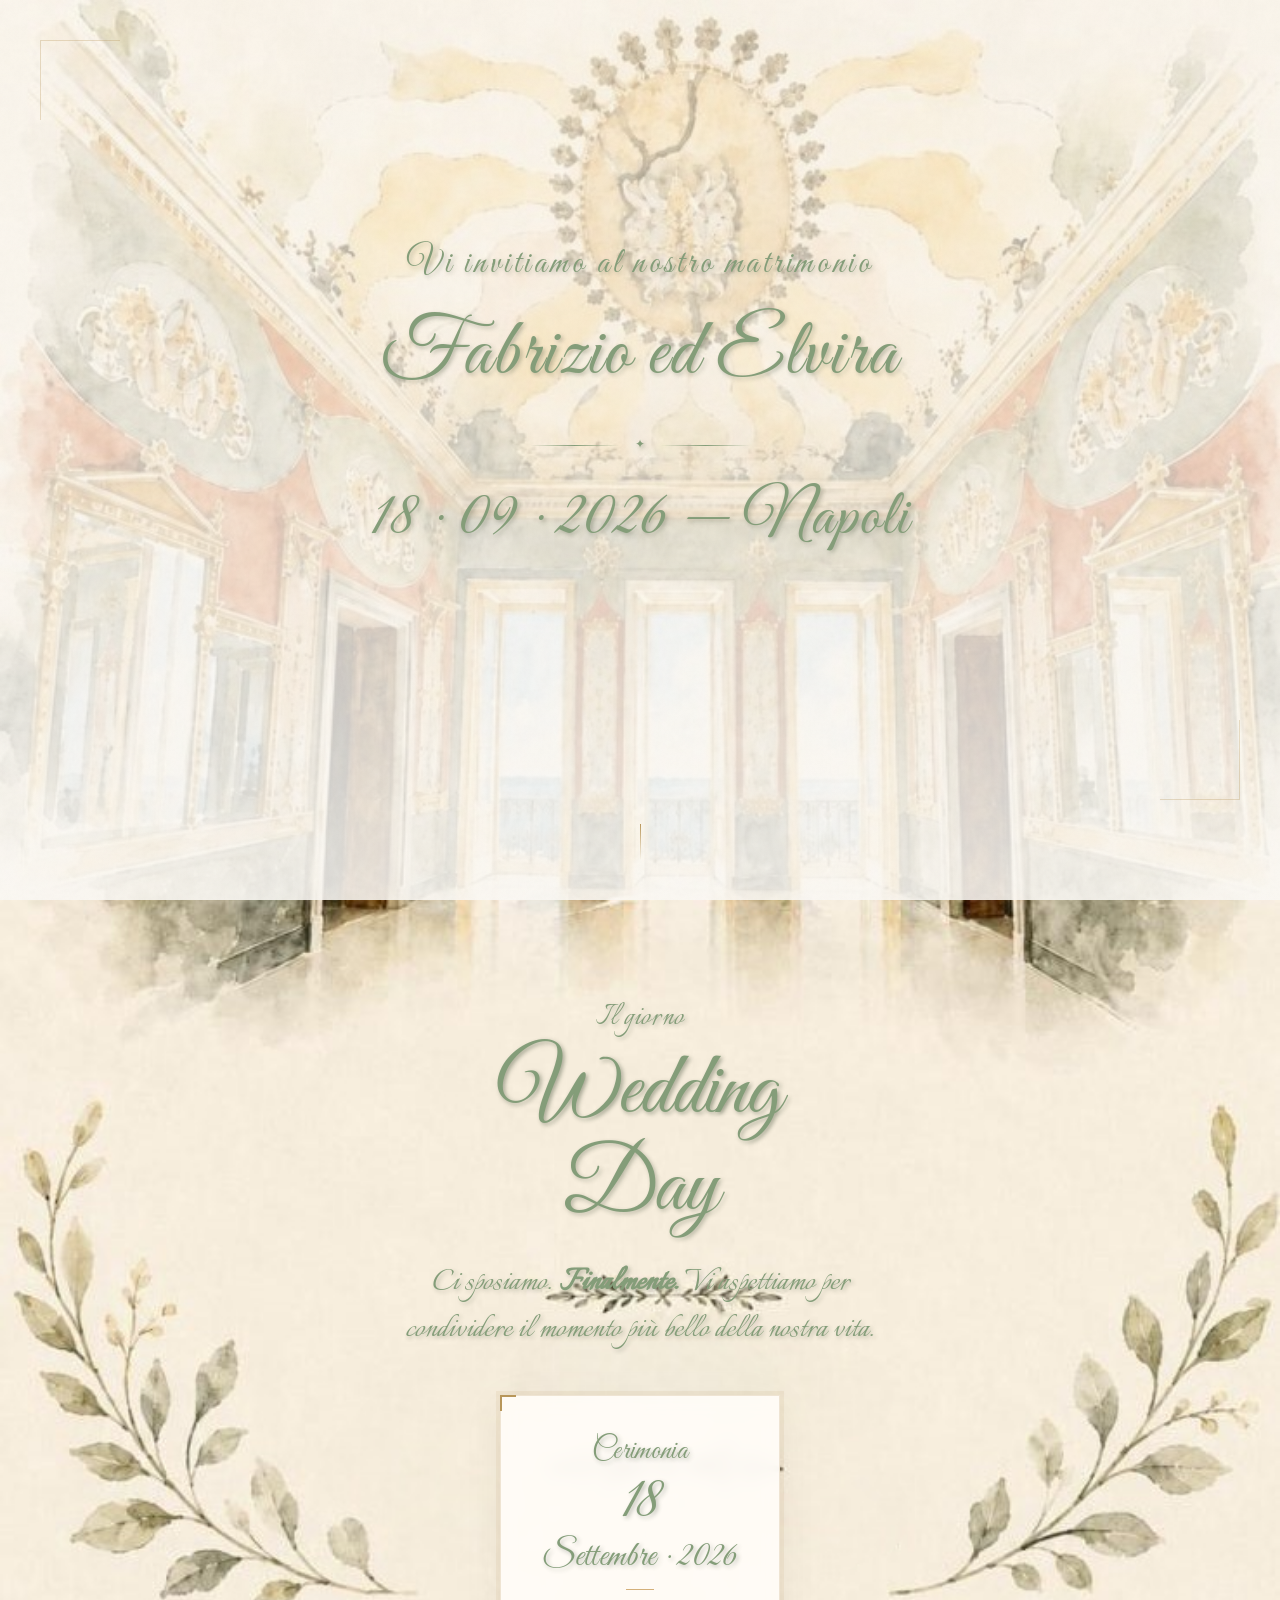
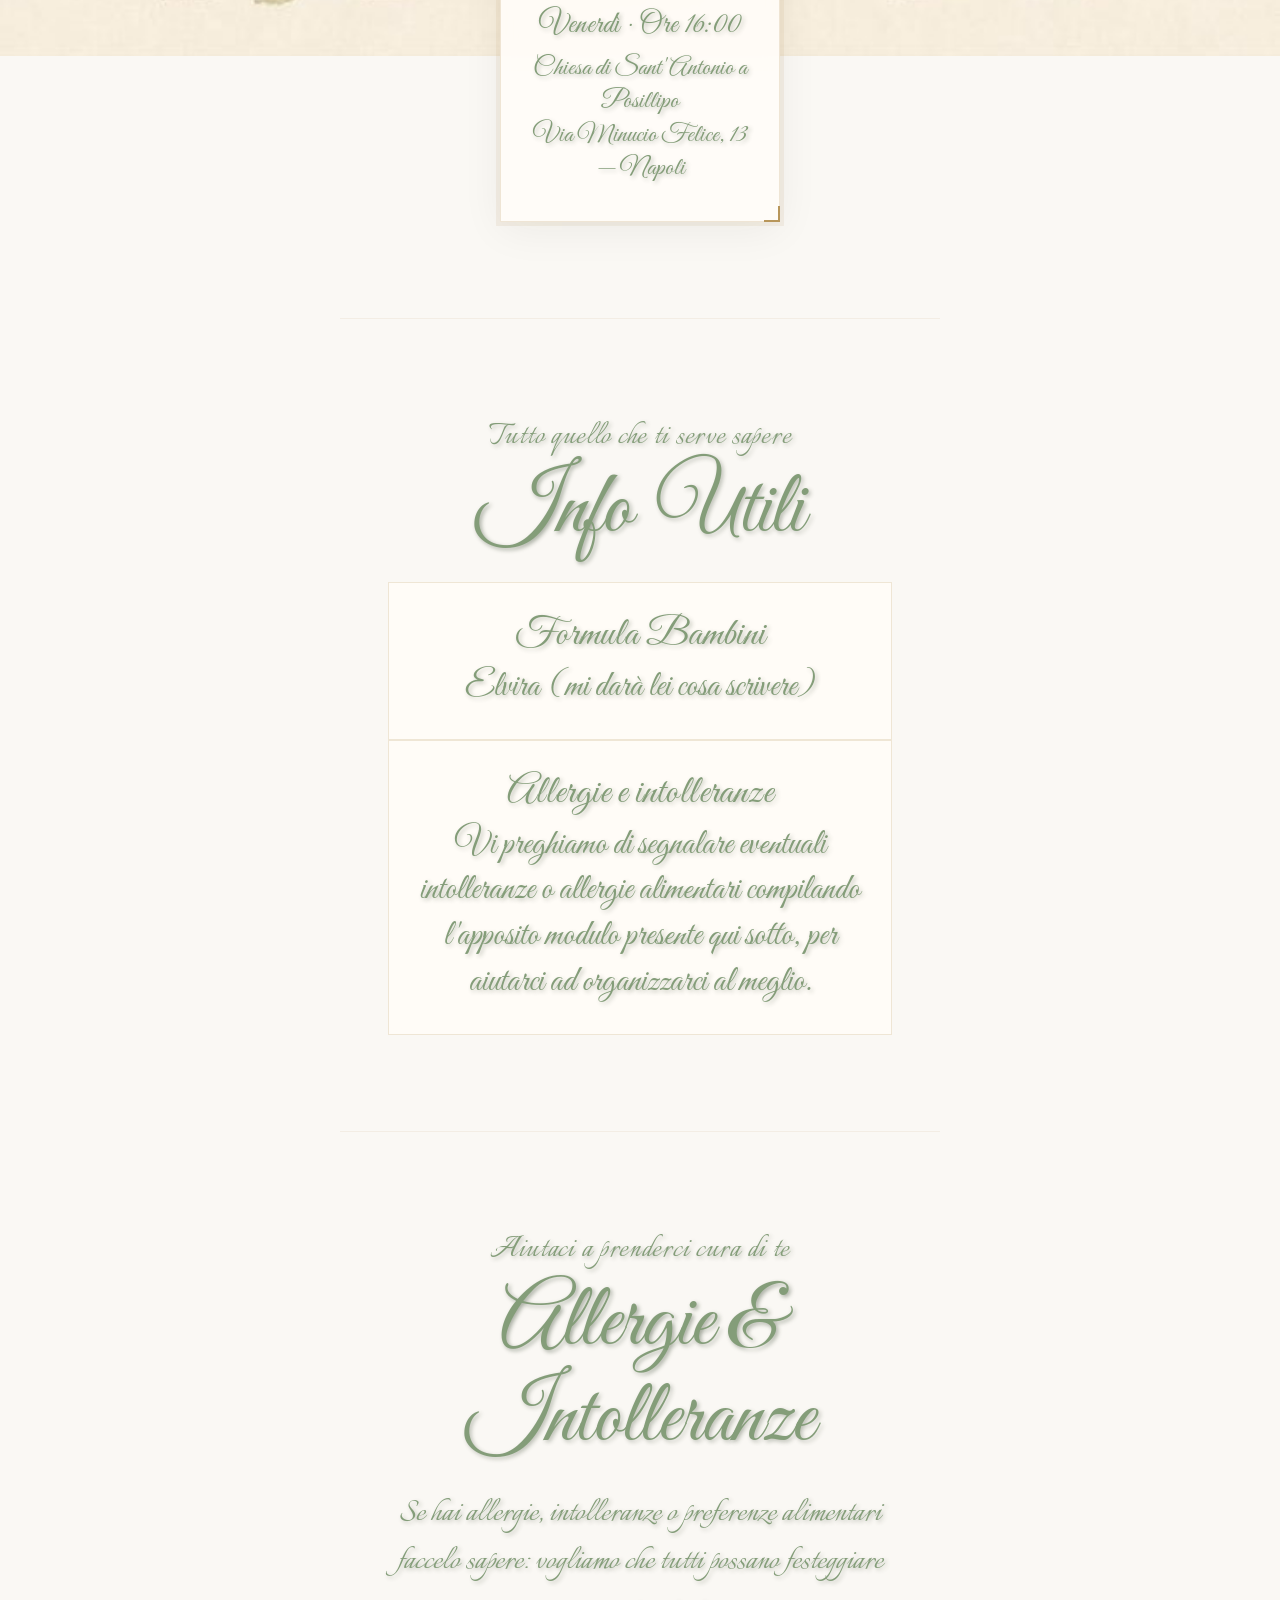
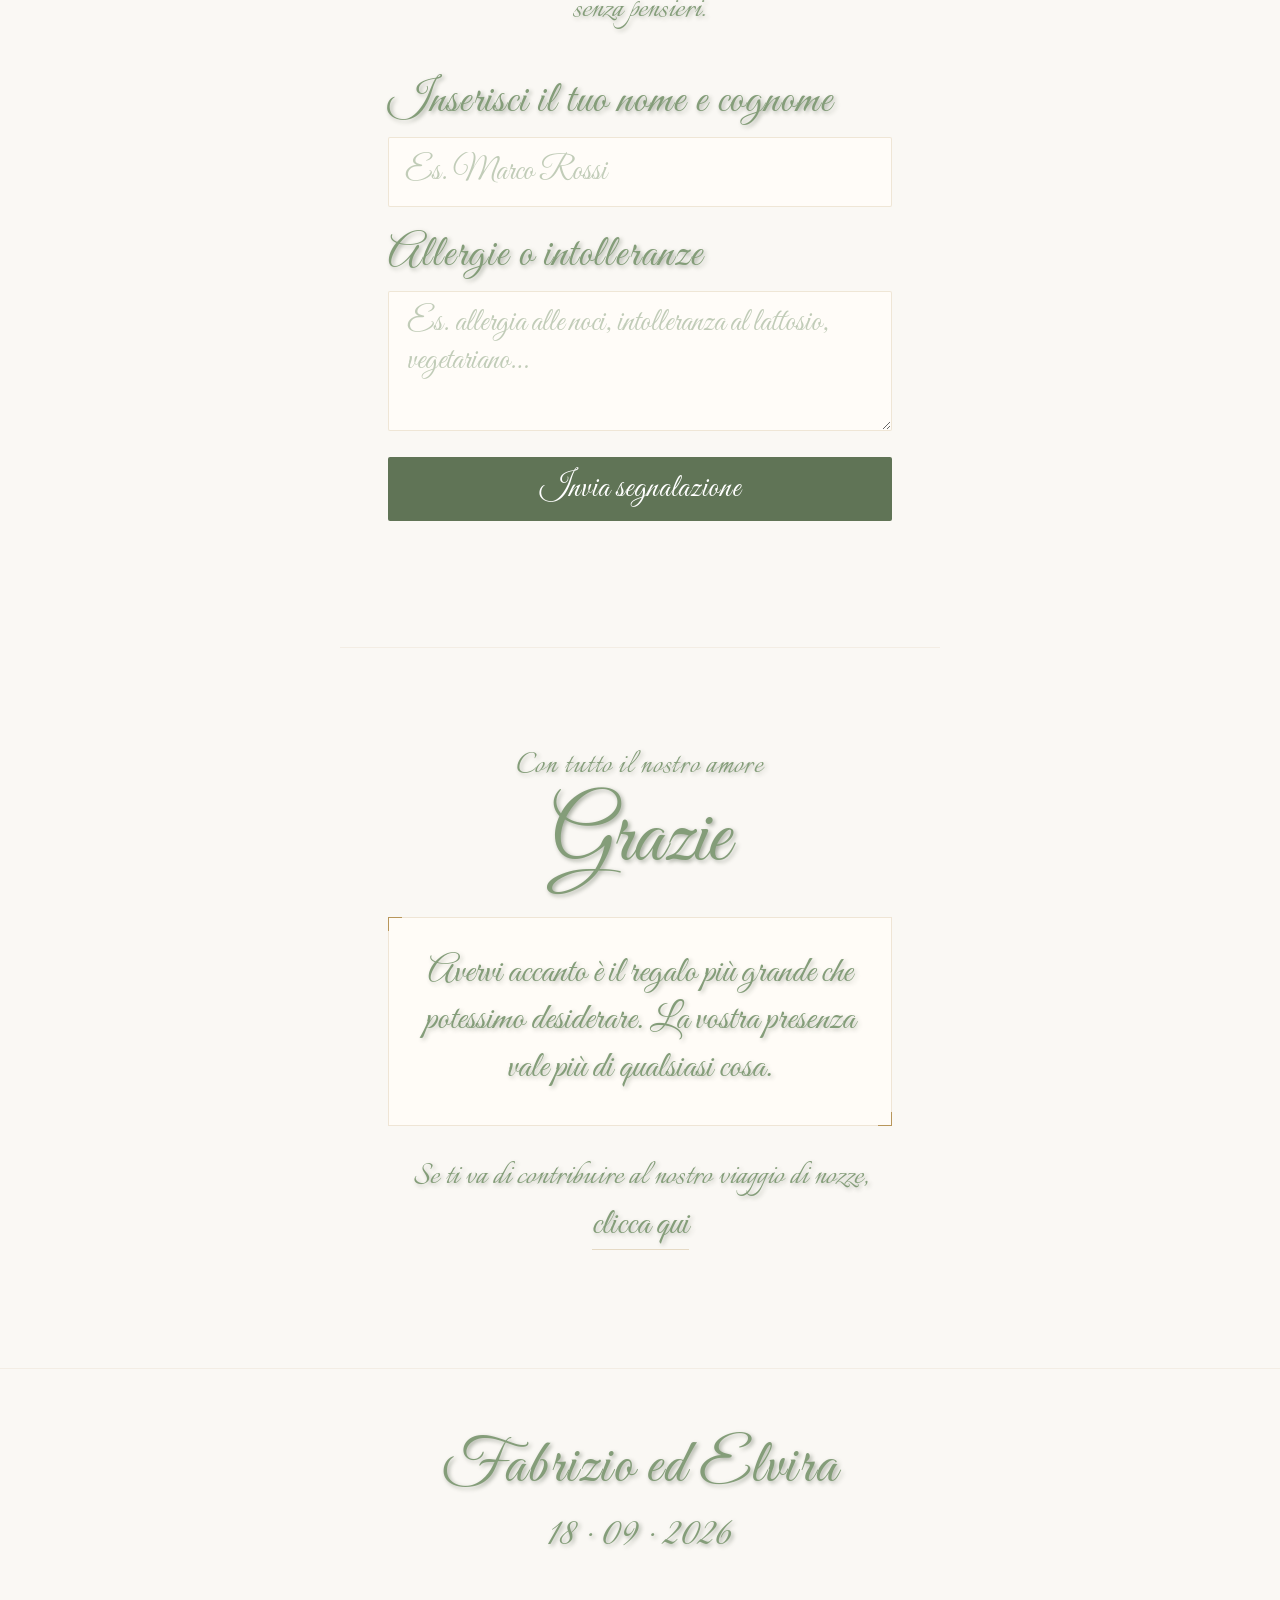
==== commit 2a73d047: "Add files via upload" ====
--- a/index.html
+++ b/index.html
@@ -16,7 +16,7 @@
   <header class="hero">
     <div class="hero-content">
       <p class="hero-pre">Vi invitiamo al nostro matrimonio</p>
-      <h1 class="hero-names">Fabrizio<span class="amp">&</span>Elvira</h1>
+      <h1 class="hero-names">Fabrizio ed Elvira</h1>
       <div class="hero-divider"><span></span><i>✦</i><span></span></div>
       <p class="hero-sub">18 · 09 · 2026 — Napoli</p>
     </div>
@@ -45,11 +45,10 @@
     <span class="section-tag">Tutto quello che ti serve sapere</span>
     <h2 class="info-title">Info <span>Utili</span></h2>
 
-<div class="info-list">
-      <div class="info-item">
-        <div class="q">Come ci si veste?</div>
+<div class="info-item">
+        <div class="q">Formula Bambini</div>
         <div class="a">
-          <strong>Dress code —</strong> Libero <span class="exclamation-space">!</span> Non abbiamo nessuna preferenza particolare, l'unica cosa che conta davvero per noi è la tua presenza. Scegli l'abito con cui ti senti più a tuo agio per festeggiare insieme 🤍
+          Elvira (mi darà lei cosa scrivere)
         </div>
       </div>
       <div class="info-item">
@@ -83,7 +82,7 @@
  <section class="section">
     <span class="section-tag">Con tutto il nostro amore</span>
     <!-- MODIFICA QUESTA RIGA QUI SOTTO -->
-    <h2 class="thanks-title">Grazie 🤍</h2>
+    <h2 class="thanks-title">Grazie</h2>
     <div class="thank-block">
       <p>Avervi accanto è il regalo più grande che potessimo desiderare. La vostra presenza vale più di qualsiasi cosa.</p>
     </div>
@@ -94,7 +93,7 @@
 
 <footer>
     <!-- INVERTIAMO I NOMI: PRIMA FABRIZIO -->
-    <div class="foot-names">Fabrizio &amp; Elvira</div>
+    <div class="foot-names">Fabrizio ed Elvira</div>
     <div class="foot-date">18 · 09 · 2026</div>
   </footer>
 
--- a/style.css
+++ b/style.css
@@ -1200,4 +1200,34 @@
 .hero-divider i, .div-line i {
   color: #849d79 !important;
   opacity: 1 !important;
+}
+/* FIX BACKGROUND MOBILE: SCORRIMENTO INFINITO E NITIDO */
+@media (max-width: 768px) {
+  body {
+    background-image: 
+      linear-gradient(rgba(250,248,244,0.55), rgba(250,248,244,0.88)),
+      url('Sfondo.png') !important;
+    
+    /* 1. Forza l'immagine a scorrere normalmente con la pagina */
+    background-attachment: scroll !important;
+    
+    /* 2. Imposta la larghezza dell'immagine pari al 100% dello schermo del telefono, 
+          ma lascia che l'altezza si calcoli da sola in automatico per non sgranarla */
+    background-size: 100% auto !important; 
+    
+    /* 3. Permette all'immagine di ripetersi verso il basso man mano che scrolli */
+    background-repeat: repeat-y !important;
+    background-position: center top !important;
+  }
+}
+/* ─── CAMBIO COLORE BOTTONE PAYPAL: VERDE SICURO ─── */
+
+.paypal-btn {
+  background: #107c41 !important; /* Verde istituzionale, solido e sicuro */
+  box-shadow: 0 2px 12px rgba(16, 124, 65, 0.2) !important;
+}
+
+.paypal-btn:hover {
+  background: #0b5b2f !important; /* Verde leggermente più scuro quando ci passi sopra con il mouse */
+  box-shadow: 0 6px 24px rgba(16, 124, 65, 0.35) !important;
 }
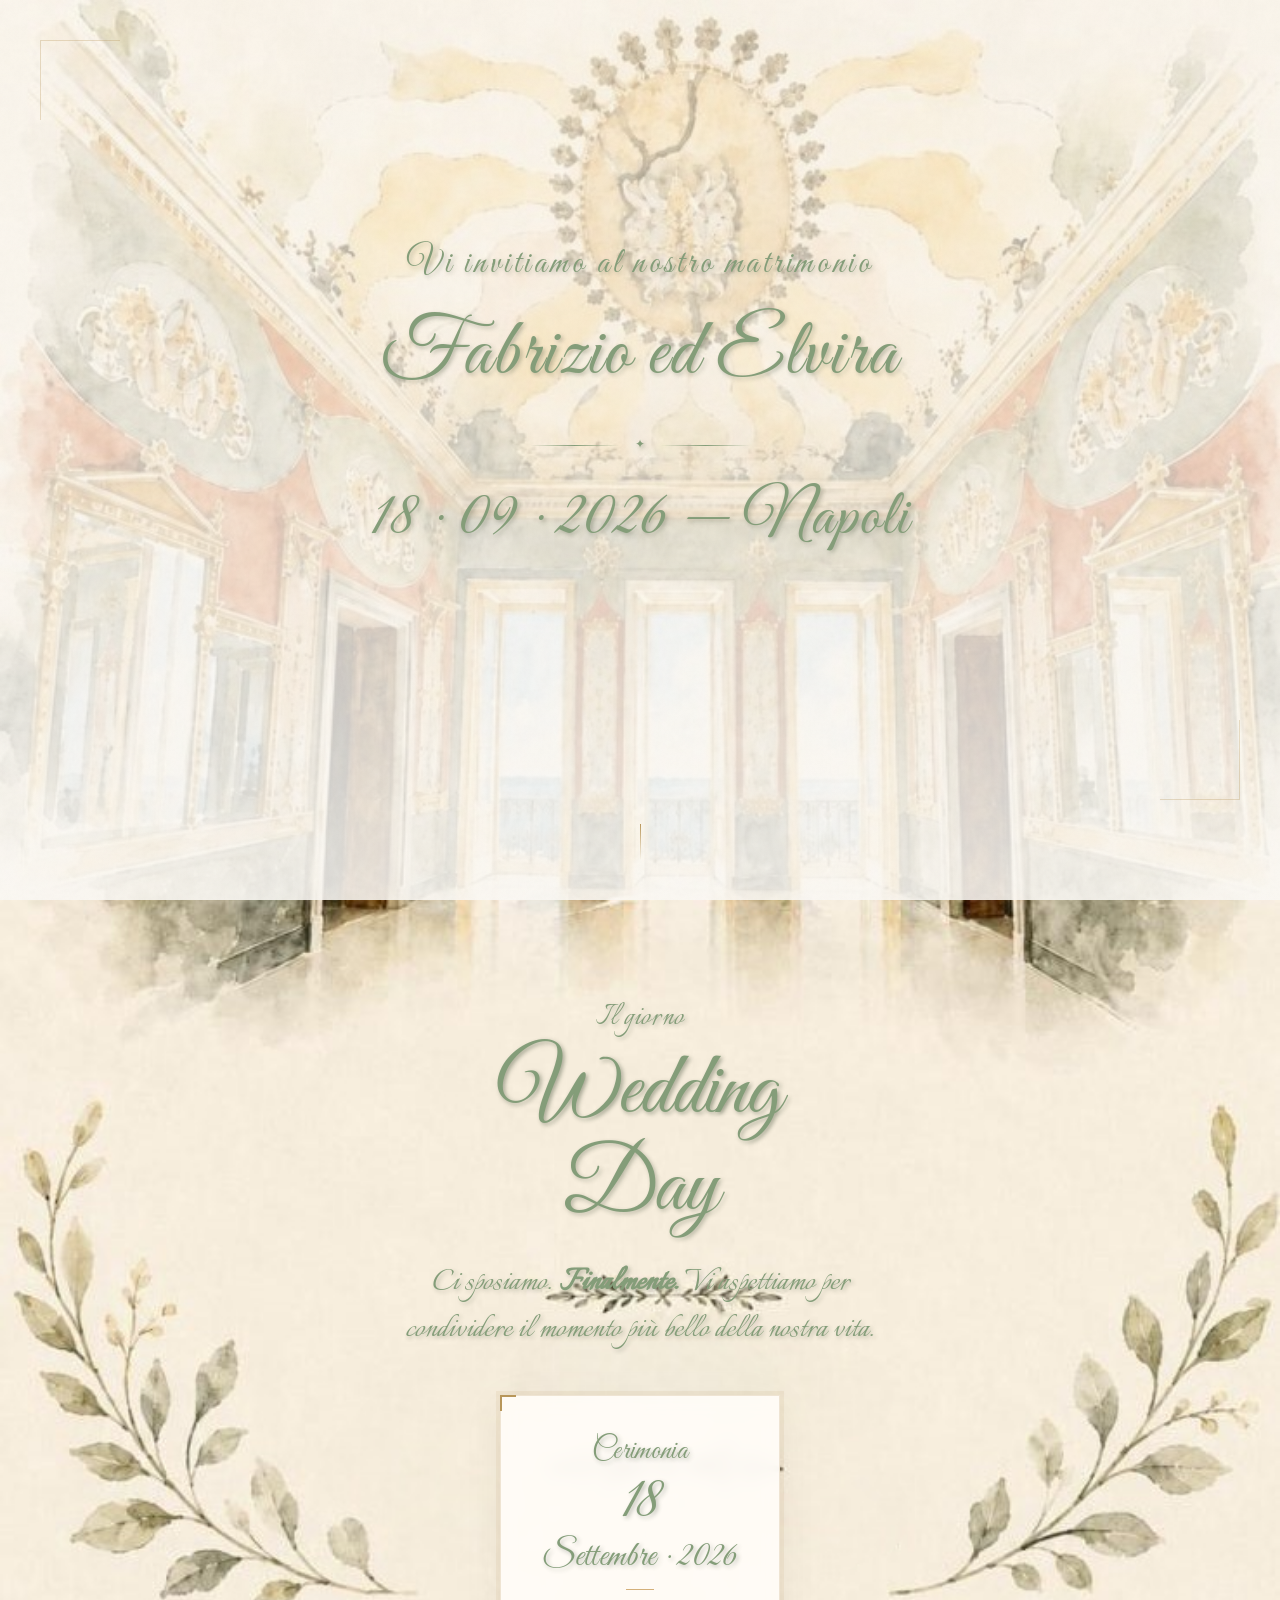
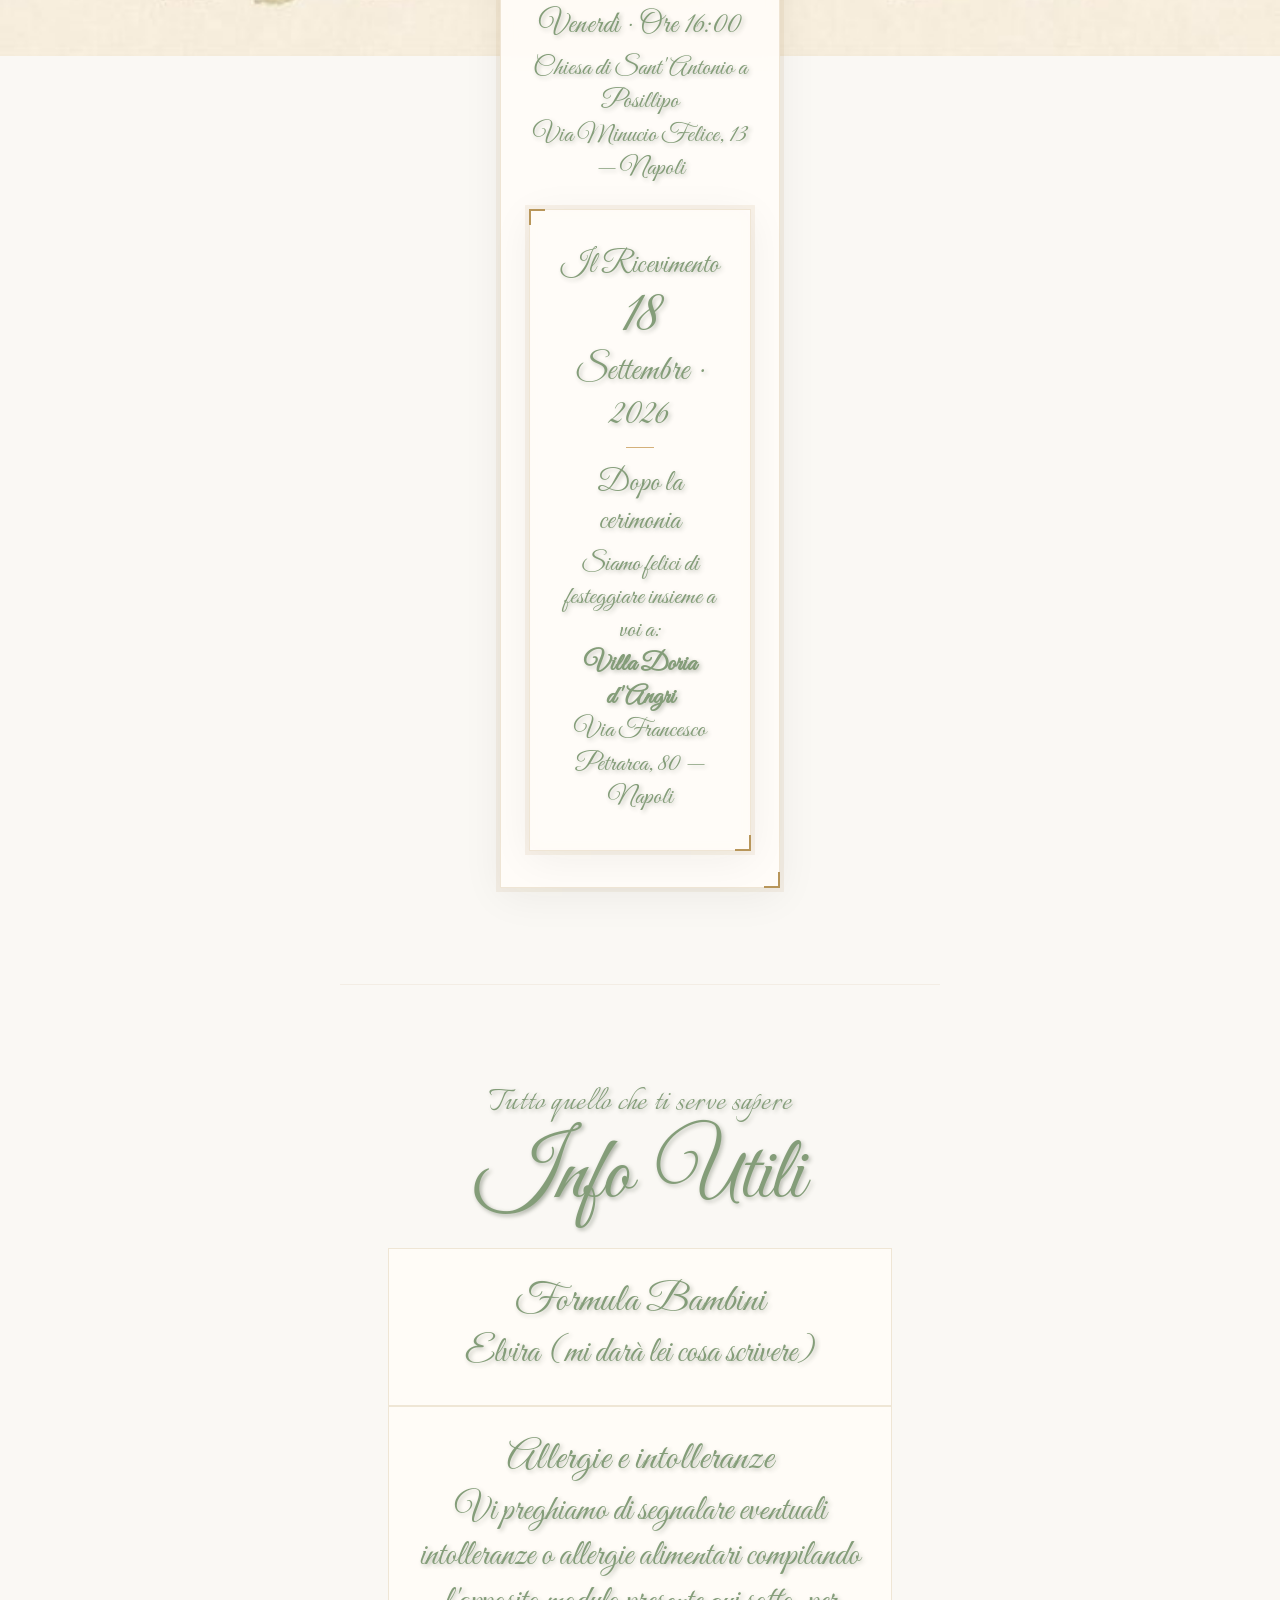
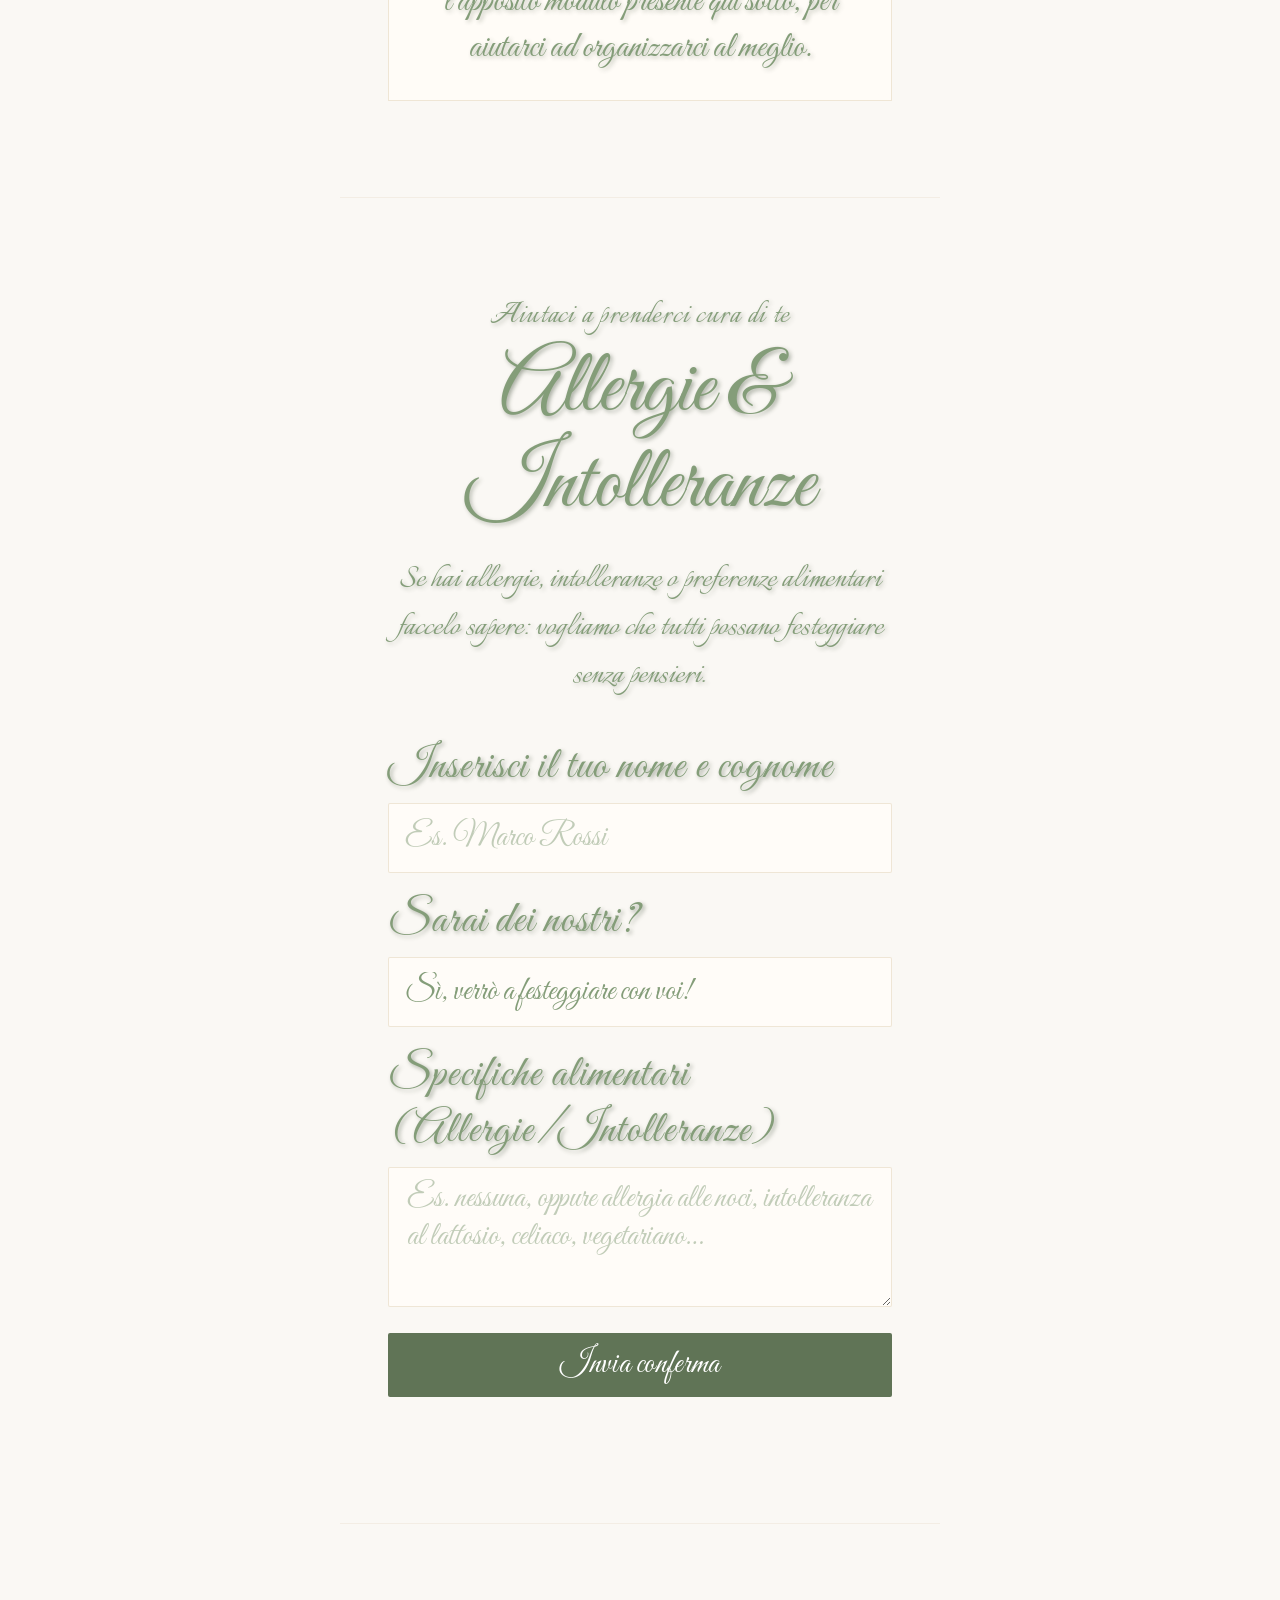
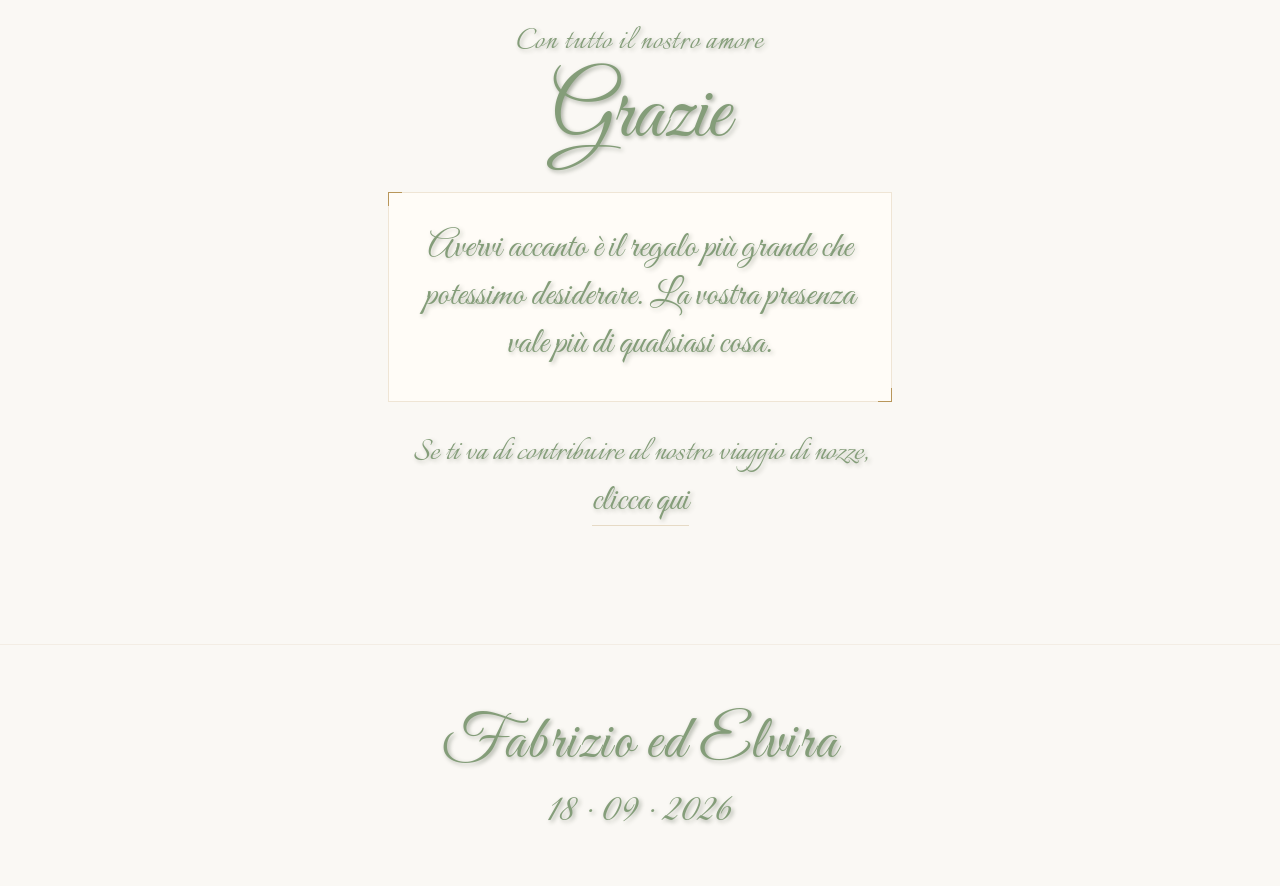
==== commit 822a8bb7: "Add files via upload" ====
--- a/index.html
+++ b/index.html
@@ -38,6 +38,19 @@
         Chiesa di Sant'Antonio a Posillipo<br>
         Via Minucio Felice, 13 — Napoli
       </div>
+      <!-- NUOVO BLOCCO RICEVIMENTO IDENTICO A QUELLO DELLA CERIMONIA -->
+    <div class="date-card" style="margin-top: 24px;">
+      <div class="dc-label">Il Ricevimento</div>
+      <div class="dc-day">18</div>
+      <div class="dc-month">Settembre · 2026</div>
+      <div class="dc-thin"></div>
+      <div class="dc-time">Dopo la cerimonia</div>
+      <div class="dc-place">
+        Siamo felici di festeggiare insieme a voi a:<br>
+        <strong>Villa Doria d'Angri</strong><br>
+        Via Francesco Petrarca, 80 — Napoli
+      </div>
+    </div>
     </div>
   </section>
 
@@ -66,15 +79,25 @@
     <p>Se hai allergie, intolleranze o preferenze alimentari faccelo sapere: vogliamo che tutti possano festeggiare senza pensieri.</p>
 
 <div class="allergy-form">
-      <!-- NUOVO TITOLO PER IL NOME E PLACEHOLDER AGGIORNATO -->
       <label for="guest-name">Inserisci il tuo nome e cognome</label>
       <div class="allergy-name-row">
         <input type="text" id="guest-name" placeholder="Es. Marco Rossi" autocomplete="off" />
       </div>
+
+      <label for="guest-attendance">Sarai dei nostri?</label>
+      <div class="allergy-name-row">
+        <select id="guest-attendance" onchange="toggleAllergyField()" style="width: 100%; padding: 14px 16px; border: 1px solid var(--border); background: rgba(255,252,248,0.95); font-family: 'Great Vibes', cursive !important; font-size: clamp(1.6rem, 4.5vw, 2rem) !important; color: #849d79 !important; outline: none; border-radius: var(--radius); -webkit-appearance: none;">
+          <option value="Sì" selected>Sì, verrò a festeggiare con voi!</option>
+          <option value="No">No, purtroppo non riuscirò a venire</option>
+        </select>
+      </div>
       
-      <label for="allergy-text">Allergie o intolleranze</label>
-      <textarea id="allergy-text" placeholder="Es. allergia alle noci, intolleranza al lattosio, vegetariano…"></textarea>
-      <button class="allergy-submit" id="allergyBtn" onclick="sendAllergy()">Invia segnalazione</button>
+      <div id="allergy-wrapper">
+        <label for="allergy-text">Specifiche alimentari (Allergie/Intolleranze)</label>
+        <textarea id="allergy-text" placeholder="Es. nessuna, oppure allergia alle noci, intolleranza al lattosio, celiaco, vegetariano…"></textarea>
+      </div>
+
+      <button class="allergy-submit" id="allergyBtn" onclick="sendRSVP()">Invia conferma</button>
       <p class="allergy-note" id="allergyNote"></p>
     </div>
   </section>
@@ -97,34 +120,48 @@
     <div class="foot-date">18 · 09 · 2026</div>
   </footer>
 
-  <script>
+<script>
     const obs = new IntersectionObserver(entries => {
-      entries.forEach(e => {
-        if (e.isIntersecting) { e.target.classList.add('visible'); obs.unobserve(e.target); }
-      });
+      entries.forEach(e => { if (e.isIntersecting) { e.target.classList.add('visible'); obs.unobserve(e.target); } });
     }, { threshold: 0.1 });
     document.querySelectorAll('.section').forEach(s => obs.observe(s));
 
-    function sendAllergy() {
+    function toggleAllergyField() {
+      const attendance = document.getElementById('guest-attendance').value;
+      const wrapper = document.getElementById('allergy-wrapper');
+      if (attendance === 'No') {
+        wrapper.style.display = 'none';
+      } else {
+        wrapper.style.display = 'block';
+      }
+    }
+
+    function sendRSVP() {
       const name = document.getElementById('guest-name').value.trim();
+      const attendance = document.getElementById('guest-attendance').value;
       const text = document.getElementById('allergy-text').value.trim();
       const btn  = document.getElementById('allergyBtn');
       const note = document.getElementById('allergyNote');
 
-      if (!name || !text) {
+      if (!name) {
         note.style.color = '#c0796a';
-        note.textContent = 'Compila entrambi i campi prima di inviare.';
+        note.textContent = 'Inserisci il tuo nome per confermare.';
         return;
       }
 
-      const subject = encodeURIComponent('Allergie/Intolleranze — ' + name);
-      const body    = encodeURIComponent('Nome: ' + name + '\n\nAllergie/Intolleranze:\n' + text);
-      window.location.href = 'mailto:sposi@esempio.it?subject=' + subject + '&body=' + body;
+      let mailBody = `Nome partecipante: ${name}\nPresenza: ${attendance}`;
+      if (attendance === 'Sì') {
+        mailBody += `\nNote alimentari / Allergie: ${text || 'Nessuna segnalazione'}`;
+      }
+
+      const subject = encodeURIComponent(`R.S.V.P. Matrimonio — ${name}`);
+      const body = encodeURIComponent(mailBody);
+      
+      window.location.href = `mailto:alessandro22378@gmail.com?subject=${subject}&body=${body}`;
 
       btn.textContent = 'Inviato ✓';
       btn.classList.add('sent');
-      note.style.color = 'var(--sage)';
-      note.textContent = 'Grazie! Ti confermiamo di aver ricevuto la tua segnalazione.';
+      note.textContent = 'Grazie! La tua preferenza è stata registrata.';
     }
   </script>
 </body>
--- a/style.css
+++ b/style.css
@@ -1230,4 +1230,14 @@
 .paypal-btn:hover {
   background: #0b5b2f !important; /* Verde leggermente più scuro quando ci passi sopra con il mouse */
   box-shadow: 0 6px 24px rgba(16, 124, 65, 0.35) !important;
+}
+/* ALLINEAMENTO GRAFICO DEL SELETTORE RSVP */
+.allergy-form select {
+  cursor: pointer;
+  box-shadow: none;
+  transition: border-color var(--transition), box-shadow var(--transition);
+}
+.allergy-form select:focus {
+  border-color: var(--gold) !important;
+  box-shadow: 0 0 0 3px var(--gold-pale) !important;
 }
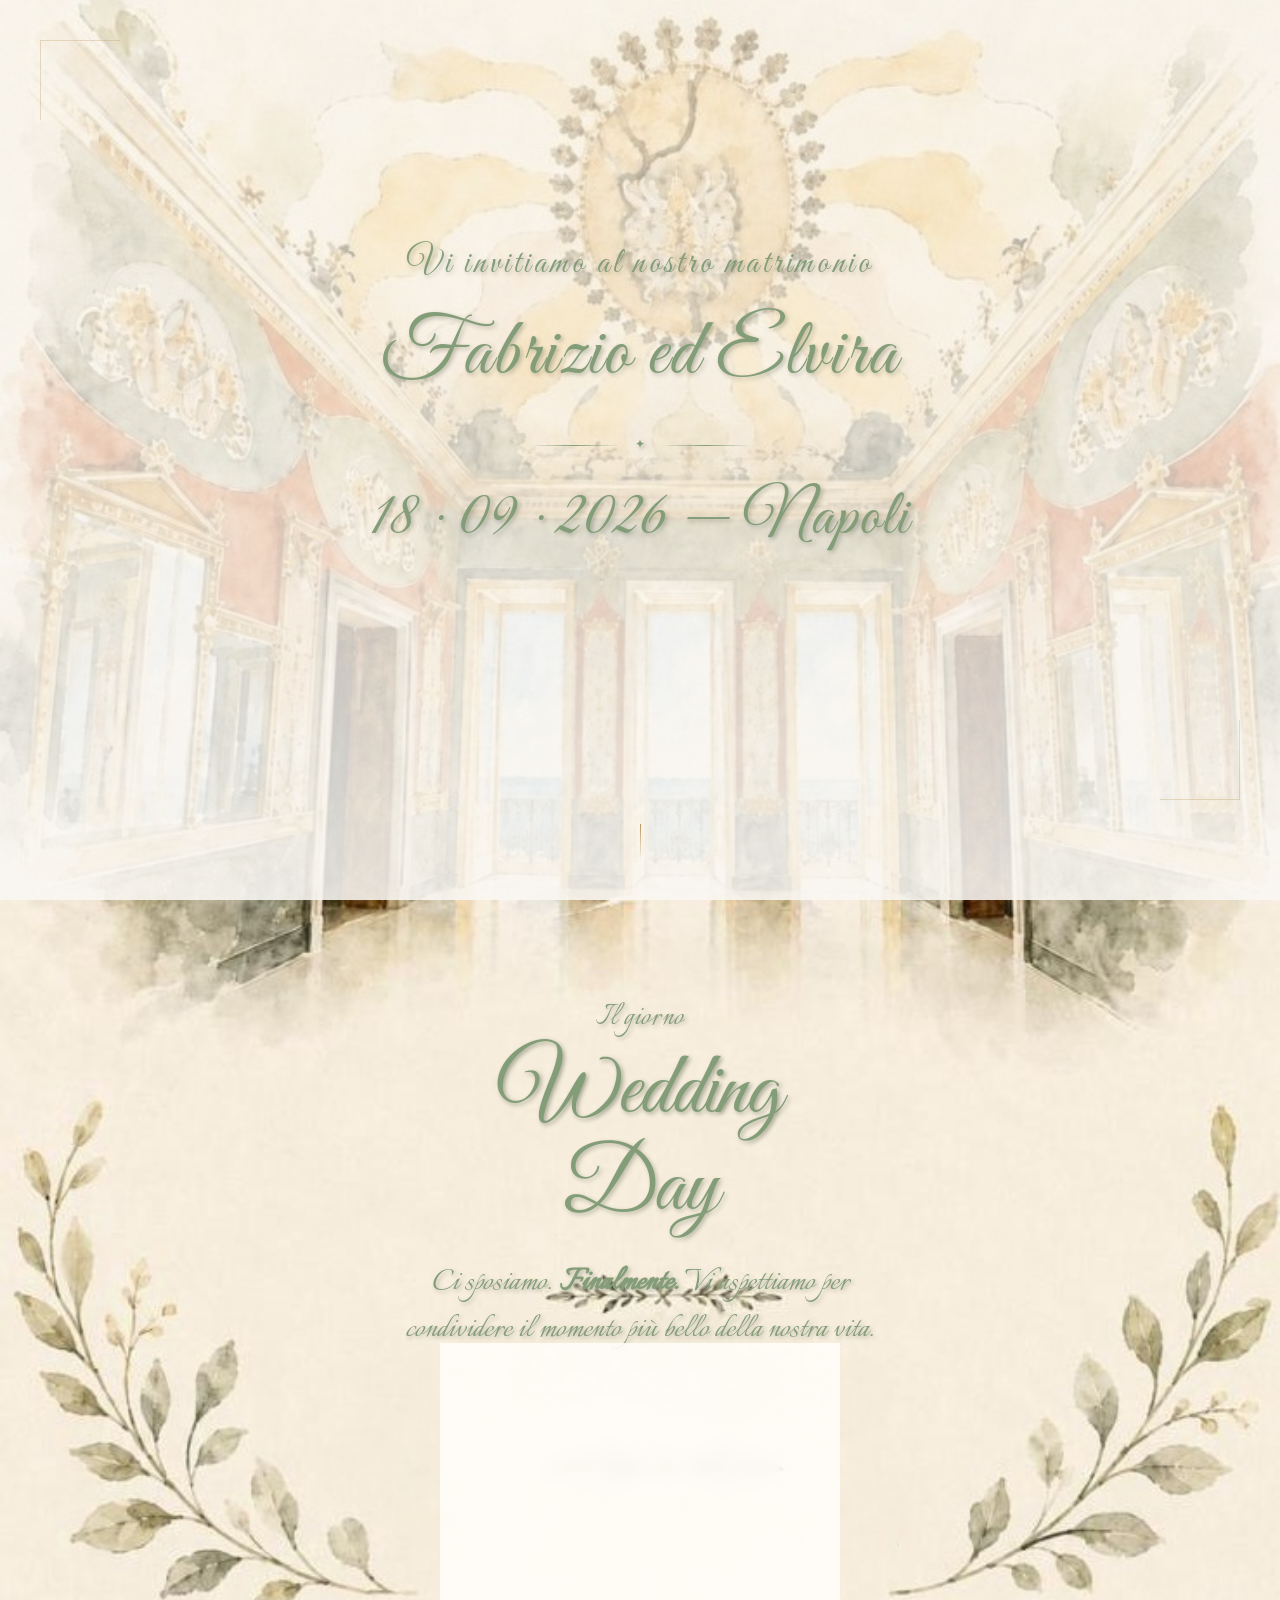
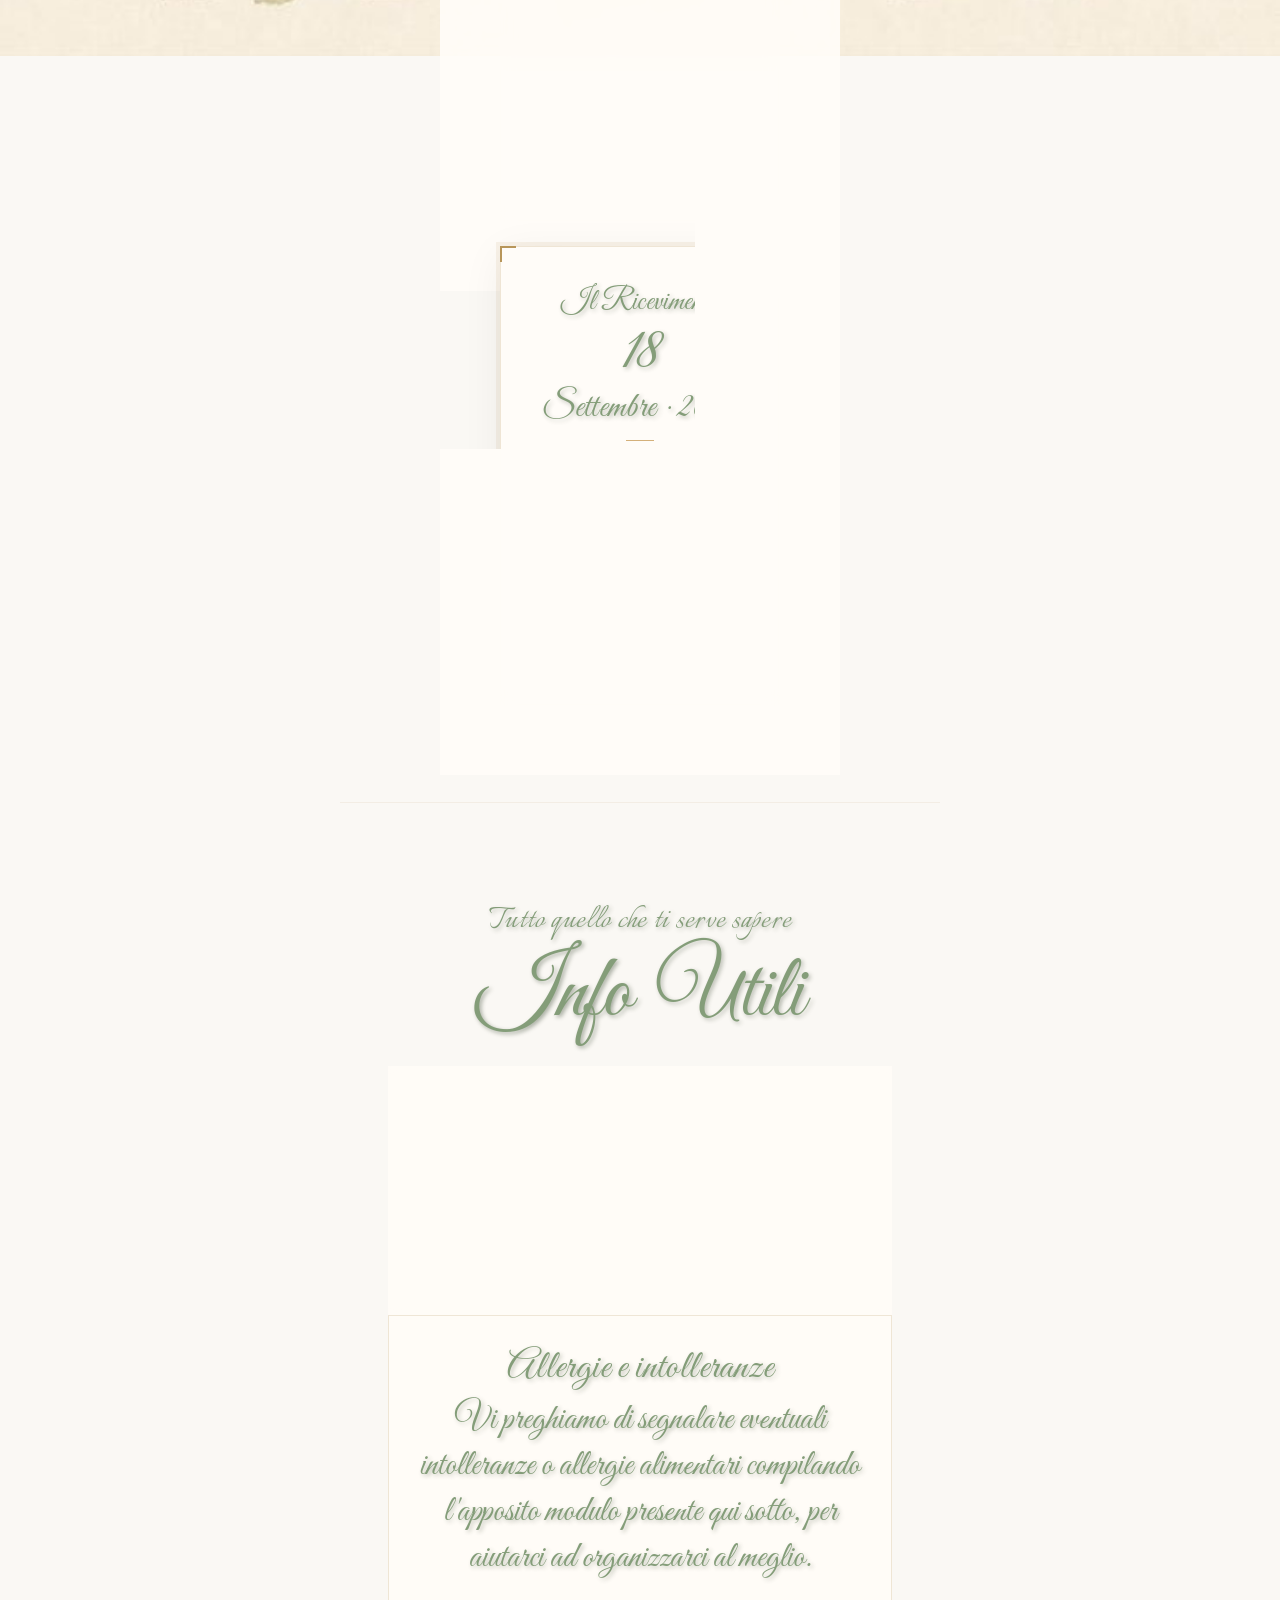
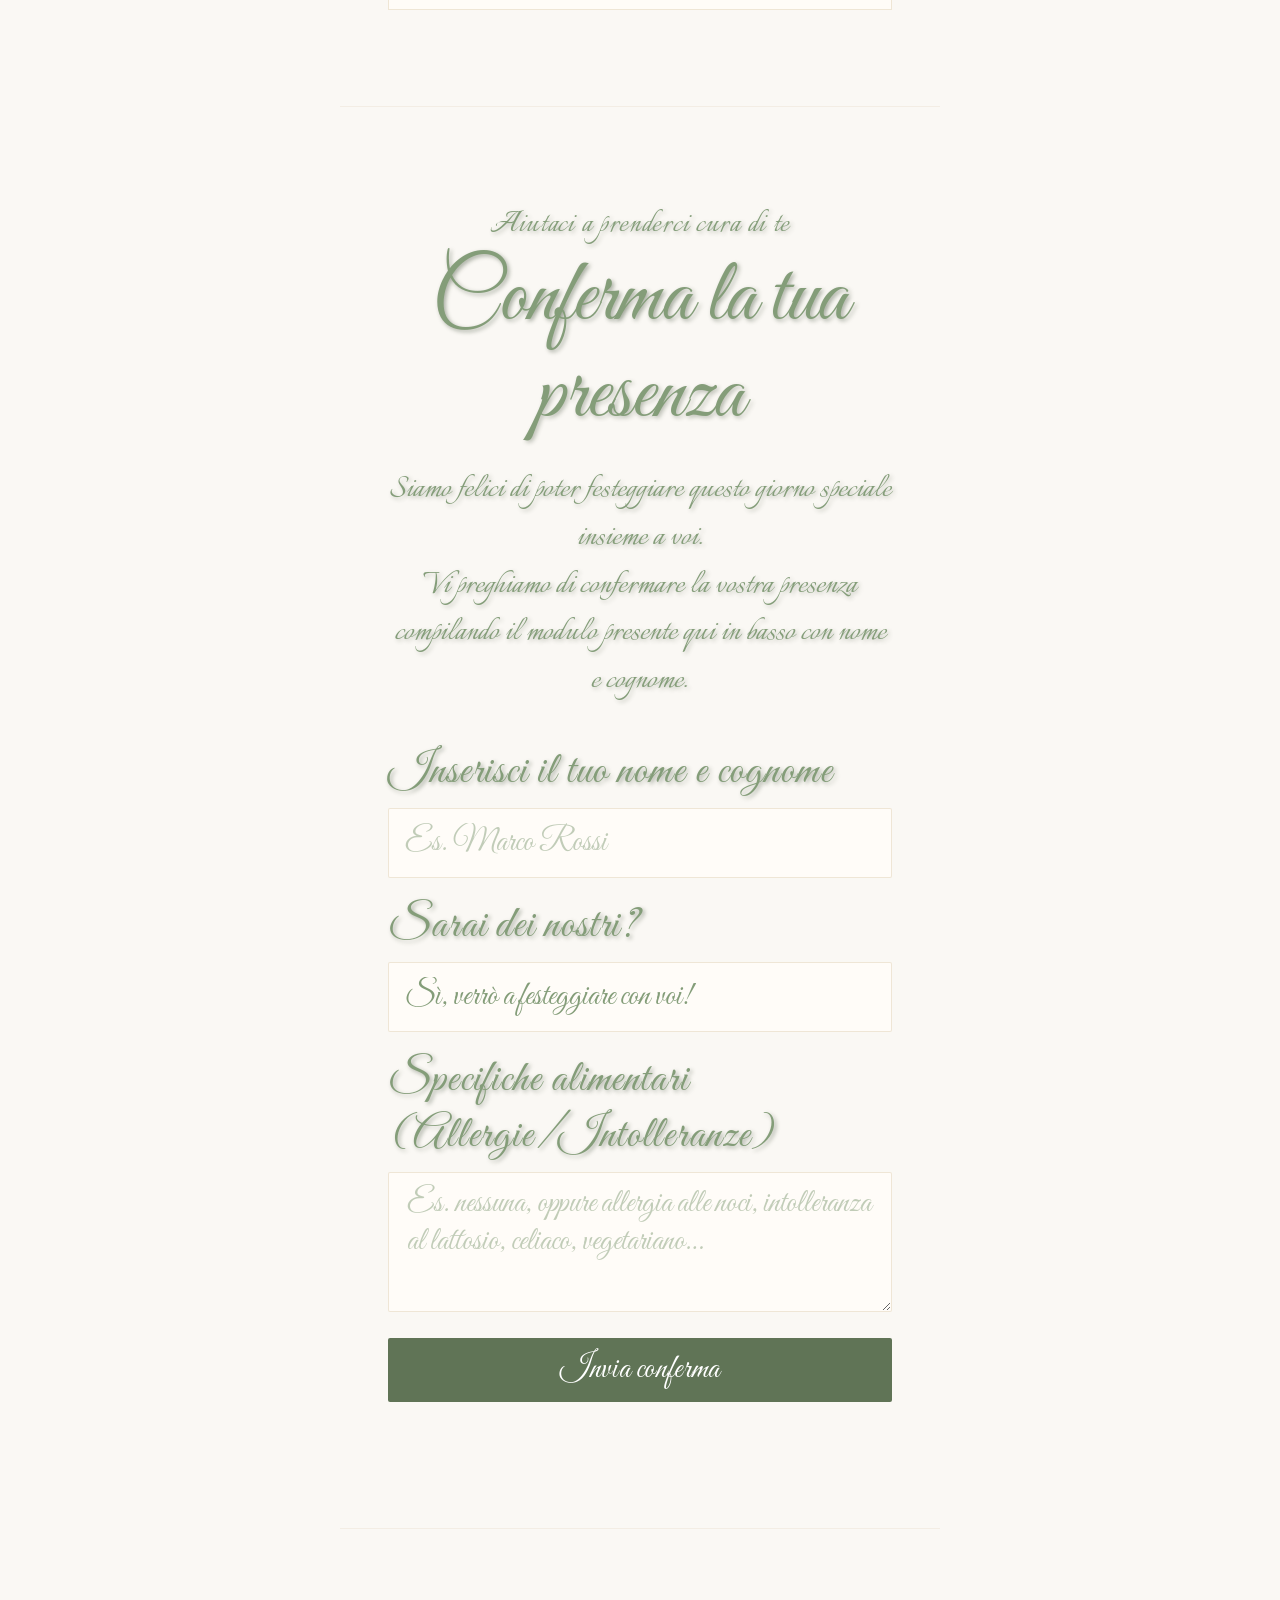
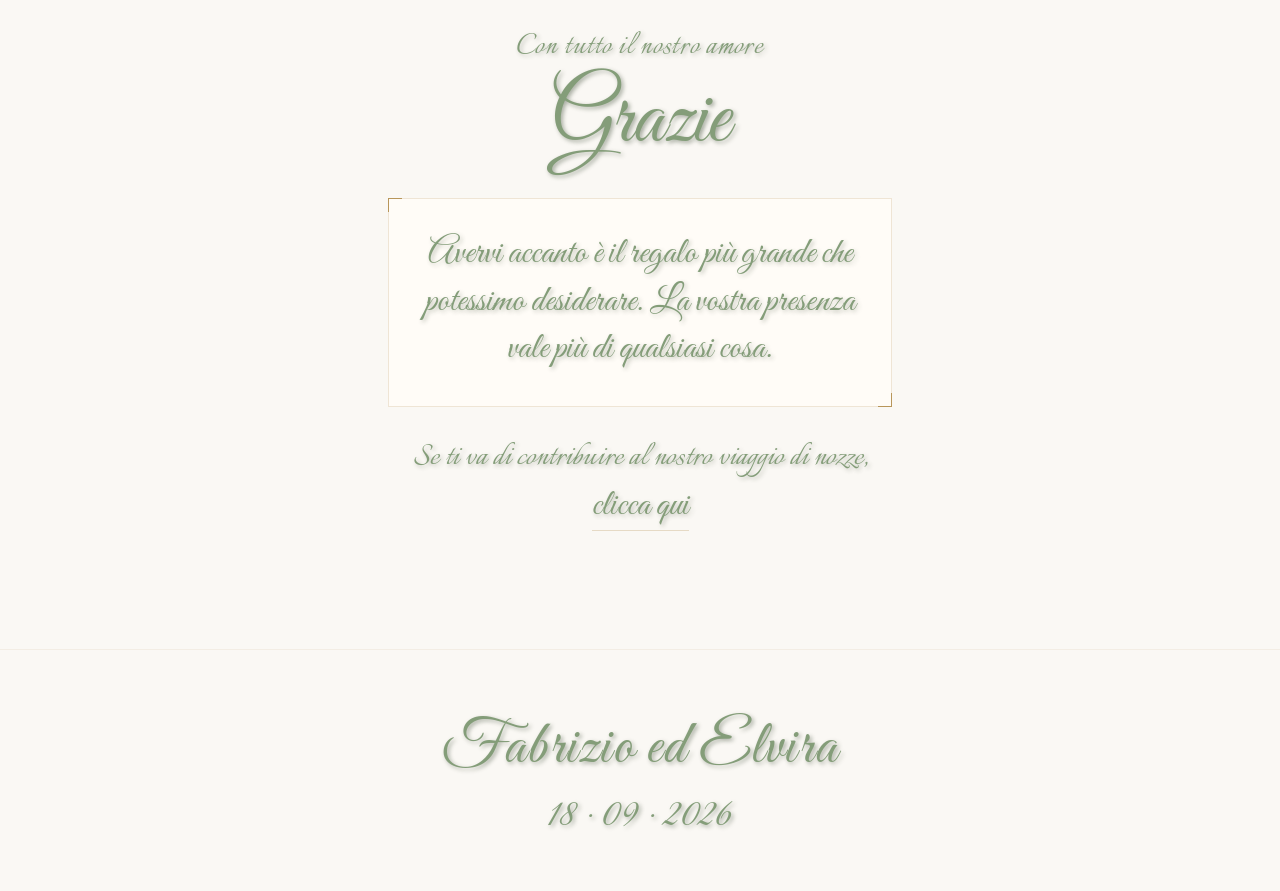
==== commit eeccba92: "Add files via upload" ====
--- a/index.html
+++ b/index.html
@@ -4,7 +4,6 @@
   <meta charset="UTF-8" />
   <meta name="viewport" content="width=device-width, initial-scale=1.0" />
   <title>Elvira & Fabrizio — 18 Settembre 2026</title>
-  
   <link rel="preconnect" href="https://fonts.googleapis.com" />
   <link rel="preconnect" href="https://fonts.gstatic.com" crossorigin />
   <link href="https://fonts.googleapis.com/css2?family=Great+Vibes&display=swap" rel="stylesheet" />
@@ -23,11 +22,11 @@
     <div class="scroll-nudge"><div class="line"></div></div>
   </header>
 
-<section class="section">
+  <section class="section">
     <span class="section-tag">Il giorno</span>
-    <!-- AGGIUNGI LA CLASSE QUI SOTTO -->
     <h2 class="wedding-day">Wedding<br><em>Day</em></h2>
     <p>Ci sposiamo. <strong>Finalmente.</strong> Vi aspettiamo per condividere il momento più bello della nostra vita.</p>
+    
     <div class="date-card">
       <div class="dc-label">Cerimonia</div>
       <div class="dc-day">18</div>
@@ -38,7 +37,8 @@
         Chiesa di Sant'Antonio a Posillipo<br>
         Via Minucio Felice, 13 — Napoli
       </div>
-      <!-- NUOVO BLOCCO RICEVIMENTO IDENTICO A QUELLO DELLA CERIMONIA -->
+    </div>
+
     <div class="date-card" style="margin-top: 24px;">
       <div class="dc-label">Il Ricevimento</div>
       <div class="dc-day">18</div>
@@ -51,34 +51,35 @@
         Via Francesco Petrarca, 80 — Napoli
       </div>
     </div>
-    </div>
   </section>
 
-<section class="section">
+  <section class="section">
     <span class="section-tag">Tutto quello che ti serve sapere</span>
     <h2 class="info-title">Info <span>Utili</span></h2>
 
-<div class="info-item">
-        <div class="q">Formula Bambini</div>
-        <div class="a">
-          Elvira (mi darà lei cosa scrivere)
-        </div>
+    <div class="info-item">
+      <div class="q">I più piccoli</div>
+      <div class="a">
+        Adoriamo i vostri bimbi, ma per il nostro giorno speciale desideriamo un'atmosfera raccolta e a misura di adulto.
       </div>
-      <div class="info-item">
-        <div class="q">Allergie e intolleranze</div>
-        <div class="a">
-          Vi preghiamo di segnalare eventuali intolleranze o allergie alimentari compilando l'apposito modulo presente qui sotto, per aiutarci ad organizzarci al meglio.
-        </div>
+    </div>
+    <div class="info-item">
+      <div class="q">Allergie e intolleranze</div>
+      <div class="a">
+        Vi preghiamo di segnalare eventuali intolleranze o allergie alimentari compilando l'apposito modulo presente qui sotto, per aiutarci ad organizzarci al meglio.
       </div>
     </div>
   </section>
 
   <section class="section">
     <span class="section-tag">Aiutaci a prenderci cura di te</span>
-    <h2 class="allergy-title">Allergie & <br><span>Intolleranze</span></h2>
-    <p>Se hai allergie, intolleranze o preferenze alimentari faccelo sapere: vogliamo che tutti possano festeggiare senza pensieri.</p>
+    <h2 class="allergy-title">Conferma la tua <br><span>presenza</span></h2>
+    <p class="intro">
+      Siamo felici di poter festeggiare questo giorno speciale insieme a voi.<br>
+      Vi preghiamo di confermare la vostra presenza compilando il modulo presente qui in basso con nome e cognome.
+    </p>
 
-<div class="allergy-form">
+    <div class="allergy-form">
       <label for="guest-name">Inserisci il tuo nome e cognome</label>
       <div class="allergy-name-row">
         <input type="text" id="guest-name" placeholder="Es. Marco Rossi" autocomplete="off" />
@@ -102,9 +103,8 @@
     </div>
   </section>
 
- <section class="section">
+  <section class="section">
     <span class="section-tag">Con tutto il nostro amore</span>
-    <!-- MODIFICA QUESTA RIGA QUI SOTTO -->
     <h2 class="thanks-title">Grazie</h2>
     <div class="thank-block">
       <p>Avervi accanto è il regalo più grande che potessimo desiderare. La vostra presenza vale più di qualsiasi cosa.</p>
@@ -114,13 +114,12 @@
     </p>
   </section>
 
-<footer>
-    <!-- INVERTIAMO I NOMI: PRIMA FABRIZIO -->
+  <footer>
     <div class="foot-names">Fabrizio ed Elvira</div>
     <div class="foot-date">18 · 09 · 2026</div>
   </footer>
 
-<script>
+  <script>
     const obs = new IntersectionObserver(entries => {
       entries.forEach(e => { if (e.isIntersecting) { e.target.classList.add('visible'); obs.unobserve(e.target); } });
     }, { threshold: 0.1 });
@@ -149,19 +148,35 @@
         return;
       }
 
-      let mailBody = `Nome partecipante: ${name}\nPresenza: ${attendance}`;
-      if (attendance === 'Sì') {
-        mailBody += `\nNote alimentari / Allergie: ${text || 'Nessuna segnalazione'}`;
-      }
+      btn.textContent = 'Invio in corso...';
+      btn.style.pointerEvents = 'none';
 
-      const subject = encodeURIComponent(`R.S.V.P. Matrimonio — ${name}`);
-      const body = encodeURIComponent(mailBody);
-      
-      window.location.href = `mailto:alessandro22378@gmail.com?subject=${subject}&body=${body}`;
+      const formData = {
+        Nome: name,
+        Presenza: attendance,
+        Allergie_Note: attendance === 'Sì' ? (text || 'Nessuna segnalazione') : 'Non partecipa'
+      };
 
-      btn.textContent = 'Inviato ✓';
-      btn.classList.add('sent');
-      note.textContent = 'Grazie! La tua preferenza è stata registrata.';
+      const scriptURL = 'https://script.google.com/macros/s/AKfycbxQzLg8ZEySZfJsI_JJVjef78O4uigCBVvDOioMIe6BFgWv-6TWmudzwnkbUS0x1N6r8Q/exec';
+
+      fetch(scriptURL, {
+        method: 'POST',
+        mode: 'no-cors',
+        headers: { 'Content-Type': 'application/json' },
+        body: JSON.stringify(formData)
+      })
+      .then(() => {
+        btn.textContent = 'Inviato ✓';
+        btn.classList.add('sent');
+        note.style.color = '#849d79';
+        note.textContent = 'Grazie! La tua presenza è stata registrata direttamente.';
+      })
+      .catch(() => {
+        btn.textContent = 'Invia conferma';
+        btn.style.pointerEvents = 'auto';
+        note.style.color = '#c0796a';
+        note.textContent = 'Si è verificato un errore. Riprova tra un momento.';
+      });
     }
   </script>
 </body>
--- a/style.css
+++ b/style.css
@@ -4,12 +4,10 @@
   --cream:      #FAF8F4;
   --parchment:  #F2EDE3;
   --warm-white: #FFFCF8;
-
   --sage:       #2D3B26; 
   --ink:        #607456; 
   --ink-mid:    #607456; 
   --ink-soft:   #7A8F70;
-  
   --gold:       #B8965A;
   --gold-light: #D4B07A;
   --gold-pale:  rgba(184,150,90,0.12);
@@ -23,7 +21,6 @@
 *, *::before, *::after { box-sizing: border-box; margin: 0; padding: 0; }
 html { scroll-behavior: smooth; }
 
-/* ─── BODY ─── */
 body {
   font-family: 'Jost', sans-serif;
   background-color: var(--cream);
@@ -39,7 +36,6 @@
   -webkit-text-size-adjust: 100%;
 }
 
-/* ─── NOISE TEXTURE OVERLAY ─── */
 body::before {
   content: '';
   position: fixed;
@@ -50,7 +46,6 @@
   opacity: 0.4;
 }
 
-/* ─── HERO ─── */
 .hero {
   position: relative;
   min-height: 100svh;
@@ -64,7 +59,6 @@
   overflow: hidden;
 }
 
-/* Decorative corner lines */
 .hero::before,
 .hero::after {
   content: '';
@@ -175,12 +169,12 @@
   background: linear-gradient(to bottom, var(--gold), transparent);
   animation: drop-line 2.2s ease-in-out infinite;
 }
+
 @keyframes drop-line {
   0%,100% { transform: scaleY(0.2); opacity: 0.3; transform-origin: top; }
   50%      { transform: scaleY(1);   opacity: 0.9; transform-origin: top; }
 }
 
-/* ─── SECTIONS ─── */
 .section {
   position: relative;
   z-index: 1;
@@ -205,7 +199,7 @@
   font-weight: 400;
   letter-spacing: 0.05em;
   text-transform: none !important;
-  color: #8fa699 !important; /* Scurito al punto giusto per dare contrasto e ottima leggibilità */
+  color: #8fa699 !important;
   margin-bottom: 10px;
 }
 
@@ -226,15 +220,14 @@
 
 .section > p {
   font-family: 'Italianno', cursive !important;
-  font-weight: 400 !important; /* Riportato a un peso più leggero e sinuoso */
+  font-weight: 400 !important;
   font-size: clamp(2rem, 6.5vw, 2.7rem) !important;
   line-height: 1.4;
-  color: #8fa699 !important; /* Sostituito con un verde salvia più chiaro e delicato */
-  text-shadow: 1px 1px 1px rgba(255, 252, 248, 0.8); /* Ombra finissima per dare un pelo di stacco */
+  color: #8fa699 !important;
+  text-shadow: 1px 1px 1px rgba(255, 252, 248, 0.8);
   margin-bottom: 20px;
 }
 
-/* ─── DATE CARD ─── */
 .date-card {
   margin: 40px auto 0;
   padding: 36px 28px;
@@ -306,7 +299,6 @@
   line-height: 1.85;
 }
 
-/* ─── INFO LIST ─── */
 .info-list {
   margin-top: 38px;
   width: 100%;
@@ -345,27 +337,26 @@
   font-family: 'Playfair Display', serif;
   font-size: clamp(1.15rem, 4.5vw, 1.35rem);
   font-weight: 500;
-  color: var(--ink); /* Mantiene il colore principale */
+  color: var(--ink);
   margin-bottom: 12px;
   line-height: 1.3;
   letter-spacing: 0.01em;
 }
 
 .info-item .a {
-  font-family: 'Jost', sans-serif; /* Cambiato in un font moderno e super leggibile */
-  font-size: clamp(0.88rem, 3vw, 0.98rem); /* Dimensione calibrata per i testi informativi */
-  font-weight: 300; /* Leggero ed elegante */
-  line-height: 1.8; /* Più respiro tra le righe */
-  color: var(--ink-soft); /* Un tono di salvia leggermente più morbido per non appesantire */
+  font-family: 'Jost', sans-serif;
+  font-size: clamp(0.88rem, 3vw, 0.98rem);
+  font-weight: 300;
+  line-height: 1.8;
+  color: var(--ink-soft);
 }
 
 .info-item .a strong {
   font-weight: 500;
-  color: var(--ink); /* Il "Dress code —" iniziale rimane bello evidente */
+  color: var(--ink);
   letter-spacing: 0.02em;
 }
 
-/* ─── ALLERGY FORM ─── */
 .allergy-form {
   margin-top: 38px;
   width: 100%;
@@ -381,8 +372,9 @@
   color: var(--sage);
   margin-bottom: 10px;
   margin-top: 20px;
-}
-.allergy-form label:first-of-type { margin-top: 0; }
+  display: block !important;
+}
+.allergy-form label:first-of-type { margin-top: 0 !important; }
 
 .allergy-name-row {
   display: flex;
@@ -479,7 +471,6 @@
   min-height: 20px;
 }
 
-/* ─── THANK YOU / GIFT ─── */
 .thank-block {
   margin: 28px 0;
   padding: 32px 28px;
@@ -524,7 +515,6 @@
   border-color: var(--ink);
 }
 
-/* ─── FOOTER ─── */
 footer {
   position: relative;
   z-index: 1;
@@ -533,12 +523,12 @@
   border-top: 1px solid var(--border-soft);
 }
 .foot-names {
-  font-family: 'Great Vibes', cursive !important; /* Lo stesso font dell'inizio della pagina */
-  font-size: clamp(2.5rem, 8vw, 3.8rem) !important; /* Dimensione elegante per la firma finale */
-  font-weight: 400;
-  color: #849d79 !important; /* Lo stesso Verde Salvia CHIARO dei nomi nell'Hero */
-  text-shadow: 1px 1px 3px rgba(45, 59, 38, 0.3) !important; /* Ombra di contrasto delicata */
-  text-transform: none !important; /* Rimuove l'eventuale maiuscolo forzato */
+  font-family: 'Great Vibes', cursive !important;
+  font-size: clamp(2.5rem, 8vw, 3.8rem) !important;
+  font-weight: 400;
+  color: #849d79 !important;
+  text-shadow: 1px 1px 3px rgba(45, 59, 38, 0.3) !important;
+  text-transform: none !important;
   margin-bottom: 5px;
   letter-spacing: 0.02em;
 }
@@ -551,7 +541,6 @@
   color: var(--gold);
 }
 
-/* ─── GIFT PAGE (lista-nozze.html) ─── */
 .gift-body {
   min-height: 100svh;
   min-height: 100vh;
@@ -652,7 +641,6 @@
 .div-line span { flex: 1; height: 1px; background: linear-gradient(to right, transparent, var(--gold-light), transparent); }
 .div-line i { font-style: normal; color: var(--gold); font-size: 0.7rem; }
 
-/* ─── PAYPAL BLOCK ─── */
 .paypal-block {
   padding: 30px 24px;
   border: 1px solid var(--border);
@@ -708,9 +696,7 @@
 }
 .paypal-btn:active { transform: translateY(0); }
 
-.paypal-btn-text {
-  font-size: 0.78rem;
-}
+.paypal-btn-text { font-size: 0.78rem; }
 
 .paypal-disclaimer {
   margin-top: 16px;
@@ -730,7 +716,6 @@
   color: var(--ink-soft);
 }
 
-/* ─── SPECIFIC WEDDING DAY STYLE ─── */
 .wedding-day {
   font-family: 'Great Vibes', cursive !important;
   font-weight: 400;
@@ -744,7 +729,6 @@
   margin-bottom: 10px;
 }
 
-/* ─── KEYFRAMES ─── */
 @keyframes rise {
   from { opacity: 0; transform: translateY(18px); }
   to   { opacity: 1; transform: translateY(0); }
@@ -754,152 +738,138 @@
   to   { opacity: 0.3; }
 }
 
-/* ─── SCROLLBAR ─── */
 ::-webkit-scrollbar { width: 4px; }
 ::-webkit-scrollbar-track { background: transparent; }
 ::-webkit-scrollbar-thumb { background: var(--gold-light); border-radius: 2px; }
 
-/* ─── SELECTION ─── */
 ::selection {
   background: var(--gold-pale);
   color: var(--ink);
 }
-/* ─── SPECIFIC WEDDING DAY STYLE ─── */
+
 .wedding-day {
   font-family: 'Great Vibes', cursive !important;
   font-weight: 400;
   font-size: clamp(3.5rem, 12vw, 5.5rem) !important;
   line-height: 1.1;
-  color: #849d79 !important; /* "Wedding" diventa Verde Salvia CHIARO */
+  color: #849d79 !important;
   text-shadow: 2px 2px 4px rgba(45, 59, 38, 0.4) !important;
   letter-spacing: 0.02em;
   text-transform: none !important;
 }
 
-/* Questo gestisce la parola "Day" che nell'HTML è racchiusa dentro <em> */
 .wedding-day em {
   font-family: 'Great Vibes', cursive !important;
   font-style: normal !important;
-  color: #8fa699 !important; /* "Day" diventa Verde Salvia più SCURO */
+  color: #8fa699 !important;
   text-shadow: 2px 2px 4px rgba(45, 59, 38, 0.3) !important;
 }
+
 .info-title {
   font-family: 'Great Vibes', cursive !important;
   font-weight: 400;
   font-size: clamp(3.5rem, 12vw, 5.5rem) !important;
   line-height: 1.2;
-  color: #849d79 !important; /* "Info" in Verde Salvia CHIARO */
+  color: #849d79 !important;
   text-shadow: 2px 2px 4px rgba(45, 59, 38, 0.4) !important;
   text-transform: none !important;
   letter-spacing: 0.02em;
-  white-space: nowrap; /* Forza la scritta a stare tutta attaccata sulla stessa riga */
-}
-
-/* Gestisce la parola "Utili" (dentro lo span) */
+  white-space: nowrap;
+}
+
 .info-title span {
   font-family: 'Great Vibes', cursive !important;
-  color: #8fa699 !important; /* "Utili" in Verde Salvia più SCURO (come Day) */
+  color: #8fa699 !important;
   text-shadow: 2px 2px 4px rgba(45, 59, 38, 0.3) !important;
-  margin-left: 12px; /* Dà il giusto spazio tra Info e Utili */
-}
-/* ─── SPECIFIC ALLERGY TITLE STYLE ─── */
+  margin-left: 12px;
+}
+
 .allergy-title {
   font-family: 'Great Vibes', cursive !important;
   font-weight: 400;
   font-size: clamp(3.5rem, 12vw, 5.5rem) !important;
   line-height: 1.1;
-  color: #849d79 !important; /* "Allergie &" diventa Verde Salvia CHIARO */
+  color: #849d79 !important;
   text-shadow: 2px 2px 4px rgba(45, 59, 38, 0.4) !important;
   text-transform: none !important;
   letter-spacing: 0.02em;
 }
 
-/* Gestisce la parola "Intolleranze" (dentro lo span) */
 .allergy-title span {
   font-family: 'Great Vibes', cursive !important;
-  color: #8fa699 !important; /* "Intolleranze" diventa Verde Salvia più SCURO */
+  color: #8fa699 !important;
   text-shadow: 2px 2px 4px rgba(45, 59, 38, 0.3) !important;
 }
-/* ─── SPECIFIC THANKS TITLE STYLE ─── */
+
 .thanks-title {
   font-family: 'Great Vibes', cursive !important;
   font-weight: 400;
   font-size: clamp(3.5rem, 12vw, 5.5rem) !important;
   line-height: 1.1;
-  color: #849d79 !important; /* "Grazie" in Verde Salvia CHIARO come Fabrizio ed Elvira */
+  color: #849d79 !important;
   text-shadow: 2px 2px 4px rgba(45, 59, 38, 0.4) !important;
   text-transform: none !important;
   letter-spacing: 0.02em;
   margin-bottom: 22px;
 }
-/* ─── RESET E FIX DEFINITIVO LISTA NOZZE ─── */
-
-/* 1. Scritta "Lista nozze" in alto */
+
 .gift-body .card .eyebrow {
   font-family: 'Italianno', cursive !important;
   font-size: clamp(2rem, 6vw, 2.5rem) !important;
   font-weight: 400 !important;
   letter-spacing: 0.05em !important;
   text-transform: none !important;
-  color: #8fa699 !important; /* Verde Salvia MEDIO */
+  color: #8fa699 !important;
   margin-bottom: 5px !important;
 }
 
-/* 2. Titolo principale "Un piccolo" */
 .gift-body .card h1 {
   font-family: 'Great Vibes', cursive !important;
   font-weight: 400 !important;
   font-size: clamp(3.5rem, 12vw, 5.5rem) !important;
   line-height: 1.1 !important;
-  color: #849d79 !important; /* Verde Salvia CHIARO */
+  color: #849d79 !important;
   text-shadow: 2px 2px 4px rgba(45, 59, 38, 0.4) !important;
   text-transform: none !important;
   letter-spacing: 0.02em !important;
 }
 
-/* 3. Parola "dono" (dentro il tag em dell'h1) */
 .gift-body .card h1 em {
   font-family: 'Great Vibes', cursive !important;
   font-style: normal !important;
-  color: #8fa699 !important; /* Verde Salvia più SCURO */
+  color: #8fa699 !important;
   text-shadow: 2px 2px 4px rgba(45, 59, 38, 0.3) !important;
 }
 
-/* 4. Frase di introduzione sotto il titolo */
 .gift-body .card .intro {
   font-family: 'Italianno', cursive !important;
   font-weight: 400 !important;
   font-size: clamp(2rem, 6.5vw, 2.7rem) !important;
   line-height: 1.4 !important;
-  color: #7a8f70 !important; /* Verde Salvia MEDIO */
+  color: #7a8f70 !important;
   text-shadow: 1px 1px 2px rgba(255, 252, 248, 0.9) !important;
 }
 
-/* 5. Nomi sopra il blocco PayPal */
 .gift-body .card .paypal-block .paypal-names {
   font-family: 'Great Vibes', cursive !important;
   font-size: clamp(2.2rem, 6vw, 3.2rem) !important;
   font-weight: 400 !important;
-  color: #849d79 !important; /* Verde Salvia CHIARO */
+  color: #849d79 !important;
   text-shadow: 1px 1px 3px rgba(45, 59, 38, 0.2) !important;
   text-transform: none !important;
 }
-/* ─── RESET GLOBALE CON SIZE CALIBRATI: LOOK 100% CORSIVO ─── */
-
-/* Forza il font e rimuove il maiuscolo su tutto il sito */
+
 html, body, div, p, span, h1, h2, h3, a, button, section, label, input, textarea {
   font-family: 'Great Vibes', cursive !important;
   text-transform: none !important;
 }
 
-/* 1. I TITOLI PRINCIPALI (Wedding Day, Allergie & Intolleranze, Un piccolo Dono, Grazie) */
 h1, h2, .gift-title {
   font-size: clamp(3.5rem, 11vw, 5rem) !important;
   line-height: 1.1 !important;
   font-weight: 400 !important;
 }
 
-/* 2. LE MICRO-SCRITTE SOPRA I TITOLI (Il Giorno, Tutto quello che ti serve, Lista Nozze) */
 .section-tag, .gift-tag, .eyebrow {
   font-size: clamp(1.8rem, 5vw, 2.2rem) !important;
   font-weight: 400 !important;
@@ -907,14 +877,12 @@
   margin-bottom: 4px !important;
 }
 
-/* 3. LE FRASI DESCRITTIVE (Ci sposiamo finalmente, Se hai allergie, La vostra presenza...) */
 .section > p, .gift-body .card .intro {
   font-size: clamp(1.8rem, 5.5vw, 2.3rem) !important;
   line-height: 1.3 !important;
   font-weight: 400 !important;
 }
 
-/* 4. LE DOMANDE DELLE INFO UTILI (Come ci si veste?, Allergie e intolleranze) */
 .info-item .q {
   font-size: clamp(2rem, 6vw, 2.5rem) !important;
   font-weight: 400 !important;
@@ -922,49 +890,41 @@
   margin-bottom: 6px !important;
 }
 
-/* 5. LE RISPOSTE DELLE INFO UTILI (I testi dentro i blocchetti) */
 .info-item .a {
   font-size: clamp(1.5rem, 4.5vw, 1.8rem) !important;
   line-height: 1.4 !important;
   font-weight: 400 !important;
 }
 
-/* 6. I TESTI DEL BLOCCO PAYPAL (Diciture sopra e sotto il bottone) */
-.paypal-names {
-  font-size: clamp(2.2rem, 6.5vw, 3rem) !important;
-}
+.paypal-names { font-size: clamp(2.2rem, 6.5vw, 3rem) !important; }
+
 .paypal-caption, .paypal-disclaimer {
   font-size: clamp(1.4rem, 4vw, 1.7rem) !important;
   line-height: 1.3 !important;
 }
 
-/* 7. I BOTTONI E LINK DI NAVIGAZIONE (PayPal, RSVP, Torna all'invito) */
 .paypal-btn .paypal-btn-text, .rsvp-btn, button, .back-link {
   font-size: clamp(1.4rem, 4vw, 1.8rem) !important;
   font-weight: 400 !important;
   letter-spacing: 0.02em !important;
 }
 
-/* 8. FIX SPECIFICO PER IL FOOTER DELLA LISTA NOZZE */
 .gift-body .card .page-foot {
   font-family: 'Great Vibes', cursive !important;
   font-size: clamp(1.8rem, 5.5vw, 2.4rem) !important;
-  text-transform: none !important; /* Rimuove il maiuscolo che distrugge il corsivo */
-  letter-spacing: 0.02em !important; /* Spaziatura naturale per far unire le lettere */
-  color: #8fa699 !important; /* Verde Salvia MEDIO, super elegante */
+  text-transform: none !important;
+  letter-spacing: 0.02em !important;
+  color: #8fa699 !important;
   margin-top: 35px !important;
   line-height: 1.2 !important;
   opacity: 1 !important;
 }
-/* Corregge l'inclinazione del punto esclamativo in Great Vibes creando lo spazio visivo */
+
 .exclamation-space {
-  margin-right: 14px !important; /* Spinge via la parola successiva */
+  margin-right: 14px !important;
   display: inline-block;
 }
 
-/* ─── FIX MICRO-REGOLAZIONE: DATA E CHIESA SNELLI ─── */
-
-/* 1. Scritta "Cerimonia" (poco più grande del testo normale) */
 .date-card .dc-label {
   font-family: 'Great Vibes', cursive !important;
   font-size: clamp(1.6rem, 4.5vw, 1.9rem) !important;
@@ -974,7 +934,6 @@
   margin-bottom: 2px !important;
 }
 
-/* 2. Il numero "18" (ridimensionato per non essere gigante) */
 .date-card .dc-day {
   font-family: 'Great Vibes', cursive !important;
   font-size: clamp(3.2rem, 10vw, 3.8rem) !important;
@@ -982,7 +941,6 @@
   color: #849d79 !important;
 }
 
-/* 3. Il mese "Settembre · 2026" (molto equilibrato) */
 .date-card .dc-month {
   font-family: 'Great Vibes', cursive !important;
   font-size: clamp(1.8rem, 5vw, 2.2rem) !important;
@@ -992,7 +950,6 @@
   margin: 2px 0 10px !important;
 }
 
-/* 4. L'orario "Venerdì · Ore 16:00" */
 .date-card .dc-time {
   font-family: 'Great Vibes', cursive !important;
   font-style: normal !important;
@@ -1000,7 +957,6 @@
   color: var(--ink) !important;
 }
 
-/* 5. Nome e indirizzo della Chiesa (giusto un filo sopra il testo dei blocchetti) */
 .date-card .dc-place {
   font-family: 'Great Vibes', cursive !important;
   font-size: clamp(1.4rem, 4vw, 1.6rem) !important;
@@ -1008,9 +964,7 @@
   color: var(--ink-soft) !important;
   margin-top: 8px !important;
 }
-/* ─── FIX SOTTOBLOCCO GRAZIE ─── */
-
-/* Forza il font e regola la dimensione per la frase dentro il riquadro */
+
 .thank-block p {
   font-family: 'Great Vibes', cursive !important;
   font-weight: 400 !important;
@@ -1019,42 +973,35 @@
   color: var(--ink-mid) !important;
 }
 
-/* Forza il font e regola la dimensione per la frase con il link alla lista nozze */
 .gift-link {
   font-family: 'Great Vibes', cursive !important;
-  font-weight: 400 !important;
+  font-weight: 400;
   font-size: clamp(1.8rem, 5.5vw, 2.2rem) !important;
   line-height: 1.4 !important;
   color: var(--ink-mid) !important;
   margin-top: 20px !important;
 }
 
-/* Rende corsivo ed elegante anche il link cliccabile */
 .gift-link a {
   font-family: 'Great Vibes', cursive !important;
   font-size: 100% !important;
   color: var(--gold) !important;
 }
-/* ─── FIX MODULO ALLERGIE ─── */
-
-/* Applica il look VERDE SALVIA CHIARO a tutti i titoli del modulo (Nome e Allergie) */
+
 .allergy-form label {
   font-family: 'Great Vibes', cursive !important;
   font-size: clamp(2.2rem, 6.5vw, 2.8rem) !important;
   text-transform: none !important;
   letter-spacing: 0.02em !important;
-  color: #849d79 !important; /* Verde Salvia CHIARO dell'Hero */
-  text-shadow: 2px 2px 4px rgba(45, 59, 38, 0.4) !important; /* Stessa ombra */
+  color: #849d79 !important;
+  text-shadow: 2px 2px 4px rgba(45, 59, 38, 0.4) !important;
   margin-bottom: 8px !important;
-  margin-top: 20px !important; /* Dà il giusto spazio sopra ogni titolo */
+  margin-top: 20px !important;
   display: block !important;
 }
 
-/* Rimuove il margine superiore solo dal primissimo titolo per non farlo scendere troppo */
-.allergy-form label:first-of-type {
-  margin-top: 0 !important;
-}
-/* 2. Il testo che digita l'utente e il placeholder nel campo "Il tuo nome" */
+.allergy-form label:first-of-type { margin-top: 0 !important; }
+
 .allergy-name-row input,
 .allergy-name-row input::placeholder {
   font-family: 'Great Vibes', cursive !important;
@@ -1063,7 +1010,6 @@
   color: var(--ink) !important;
 }
 
-/* 3. Il testo che digita l'utente e il placeholder nel box grande delle allergie */
 .allergy-form textarea,
 .allergy-form textarea::placeholder {
   font-family: 'Great Vibes', cursive !important;
@@ -1072,70 +1018,57 @@
   color: var(--ink) !important;
 }
 
-/* Regolazione altezza minima per dare respiro al corsivo nel box grande */
 .allergy-form textarea {
   min-height: 140px !important;
   padding: 12px 18px !important;
 }
 
-/* 4. Il testo all'interno del bottone "Invia segnalazione" */
 .allergy-submit {
   font-family: 'Great Vibes', cursive !important;
   font-size: clamp(1.6rem, 4.5vw, 2rem) !important;
   text-transform: none !important;
   letter-spacing: 0.02em !important;
-  padding: 12px 32px !important; /* Calibrato per contenere bene il nuovo font */
-}
-
-/* 5. Il messaggio di conferma o di errore che appare sotto il bottone */
+  padding: 12px 32px !important;
+}
+
 .allergy-note {
   font-family: 'Great Vibes', cursive !important;
   font-size: clamp(1.6rem, 4.5vw, 1.9rem) !important;
   margin-top: 10px !important;
 }
-/* ─── FIX SOTTOBLOCCO INFO UTILI (TESTI INTERNI) ─── */
-
-/* Forza il font e la dimensione corretta per le risposte dentro i blocchetti */
+
 .info-item .a {
   font-family: 'Great Vibes', cursive !important;
-  font-size: clamp(1.8rem, 5.5vw, 2.2rem) !important; /* Dimensione calibrata come gli altri testi descrittivi */
-  line-height: 1.3 !important; /* Diamo il giusto respiro alle righe in corsivo */
+  font-size: clamp(1.8rem, 5.5vw, 2.2rem) !important;
+  line-height: 1.3 !important;
   color: var(--ink-soft) !important;
   font-weight: 400 !important;
 }
 
-/* Gestisce la scritta iniziale "Dress code —" per mantenerla integrata nel flusso */
 .info-item .a strong {
   font-family: 'Great Vibes', cursive !important;
   font-weight: 400 !important;
-  color: var(--ink) !important; /* Un pizzico più scura ed evidente */
-}
-/* ─── REGOLAZIONE MICRO-INGRANDIMENTO DATA FOOTER ─── */
-
-/* Alza leggermente la data in fondo alla pagina principale */
+  color: var(--ink) !important;
+}
+
 footer .foot-date {
   font-family: 'Great Vibes', cursive !important;
-  font-size: clamp(2rem, 5.5vw, 2.5rem) !important; /* Un filo più grande e visibile */
+  font-size: clamp(2rem, 5.5vw, 2.5rem) !important;
   letter-spacing: 0.02em !important;
   margin-top: 5px !important;
 }
 
-/* Alza leggermente la data/firma in fondo alla lista nozze */
 .gift-body .card .page-foot {
-  font-size: clamp(2rem, 6vw, 2.6rem) !important; /* Coordinata e proporzionata */
+  font-size: clamp(2rem, 6vw, 2.6rem) !important;
   margin-top: 35px !important;
 }
-/* ─── CORRISPONDENZA TOTALE FOOTER COME HERO INITIAL ─── */
-
-/* ─── GEMELLAGGIO TOTALE DEI FOOTER (INDEX & LISTA NOZZE) ─── */
-
-/* Applica lo stesso stile ai nomi in fondo a entrambe le pagine */
+
 footer .foot-names, 
 .gift-body .card .foot-names {
   font-family: 'Great Vibes', cursive !important;
   font-size: clamp(2.5rem, 8vw, 3.8rem) !important;
   font-weight: 400 !important;
-  color: #849d79 !important; /* Verde Salvia CHIARO dell'Hero */
+  color: #849d79 !important;
   text-shadow: 2px 2px 4px rgba(45, 59, 38, 0.4) !important;
   text-transform: none !important;
   margin-bottom: 5px !important;
@@ -1143,12 +1076,11 @@
   display: block !important;
 }
 
-/* Applica lo stesso stile alla data in fondo a entrambe le pagine */
 footer .foot-date, 
 .gift-body .card .foot-date {
   font-family: 'Great Vibes', cursive !important;
   font-size: clamp(2rem, 5.5vw, 2.5rem) !important;
-  color: #849d79 !important; /* Verde Salvia CHIARO dell'Hero */
+  color: #849d79 !important;
   text-shadow: 2px 2px 4px rgba(45, 59, 38, 0.4) !important;
   text-transform: none !important;
   letter-spacing: 0.02em !important;
@@ -1156,35 +1088,27 @@
   display: block !important;
 }
 
-/* Un piccolo reset per dare spazio alla nuova struttura nella card della lista nozze */
-.gift-body .card .foot-names {
-  margin-top: 35px !important;
-} 
-/* ─── COLOR & OPACITY LOOK 100% UNIFICATO: VERDE SALVIA CHIARO ASSOLUTO ─── */
-
-/* 1. Forza colore, ombra e OPACITÀ MASSIMA su ogni singolo testo esistente */
+.gift-body .card .foot-names { margin-top: 35px !important; }
+
 html, body, div, p, span, h1, h2, h3, h4, a, button, section, label, input, textarea, strong, em, i, b, u {
-  color: #849d79 !important; /* Colore unico */
-  text-shadow: 2px 2px 4px rgba(45, 59, 38, 0.3) !important; /* Stessa ombra */
-  opacity: 1 !important; /* Elimina l'effetto sbiadito/chiaro su tutti i testi */
-  -webkit-text-fill-color: #849d79 !important; /* Forza il colore pieno anche su sistemi Apple */
-}
-
-/* 2. Rendi dello stesso colore e intensità anche i link cliccabili (come la lista nozze) */
+  color: #849d79 !important;
+  text-shadow: 2px 2px 4px rgba(45, 59, 38, 0.3) !important;
+  opacity: 1 !important;
+  -webkit-text-fill-color: #849d79 !important;
+}
+
 a, a:visited, a:hover, a:active {
   color: #849d79 !important;
   opacity: 1 !important;
 }
 
-/* 3. Calibrazione segnaposto (placeholder) per far capire che sono esempi senza sbiadirli col vecchio metodo */
 input::placeholder, textarea::placeholder {
   color: #849d79 !important;
-  opacity: 0.5 !important; /* Questo è l'unico che teniamo un pelo più trasparente per i moduli */
+  opacity: 0.5 !important;
   text-shadow: none !important;
   -webkit-text-fill-color: #849d79 !important;
 }
 
-/* 4. PROTEZIONE BOTTONI: Il testo dentro RSVP, PayPal e Invia deve rimanere bianco puro */
 .paypal-btn, .paypal-btn *, .allergy-submit, .rsvp-btn, .allergy-submit * {
   color: #ffffff !important;
   -webkit-text-fill-color: #ffffff !important;
@@ -1192,7 +1116,6 @@
   opacity: 1 !important;
 }
 
-/* 5. Uniformiamo anche le linee e i dettagli grafici */
 .hero-divider span, .div-line span {
   background: linear-gradient(to right, transparent, #849d79, transparent) !important;
   opacity: 1 !important;
@@ -1201,37 +1124,29 @@
   color: #849d79 !important;
   opacity: 1 !important;
 }
-/* FIX BACKGROUND MOBILE: SCORRIMENTO INFINITO E NITIDO */
+
 @media (max-width: 768px) {
   body {
     background-image: 
       linear-gradient(rgba(250,248,244,0.55), rgba(250,248,244,0.88)),
       url('Sfondo.png') !important;
-    
-    /* 1. Forza l'immagine a scorrere normalmente con la pagina */
     background-attachment: scroll !important;
-    
-    /* 2. Imposta la larghezza dell'immagine pari al 100% dello schermo del telefono, 
-          ma lascia che l'altezza si calcoli da sola in automatico per non sgranarla */
     background-size: 100% auto !important; 
-    
-    /* 3. Permette all'immagine di ripetersi verso il basso man mano che scrolli */
     background-repeat: repeat-y !important;
     background-position: center top !important;
   }
 }
-/* ─── CAMBIO COLORE BOTTONE PAYPAL: VERDE SICURO ─── */
 
 .paypal-btn {
-  background: #107c41 !important; /* Verde istituzionale, solido e sicuro */
+  background: #107c41 !important;
   box-shadow: 0 2px 12px rgba(16, 124, 65, 0.2) !important;
 }
 
 .paypal-btn:hover {
-  background: #0b5b2f !important; /* Verde leggermente più scuro quando ci passi sopra con il mouse */
+  background: #0b5b2f !important;
   box-shadow: 0 6px 24px rgba(16, 124, 65, 0.35) !important;
 }
-/* ALLINEAMENTO GRAFICO DEL SELETTORE RSVP */
+
 .allergy-form select {
   cursor: pointer;
   box-shadow: none;
